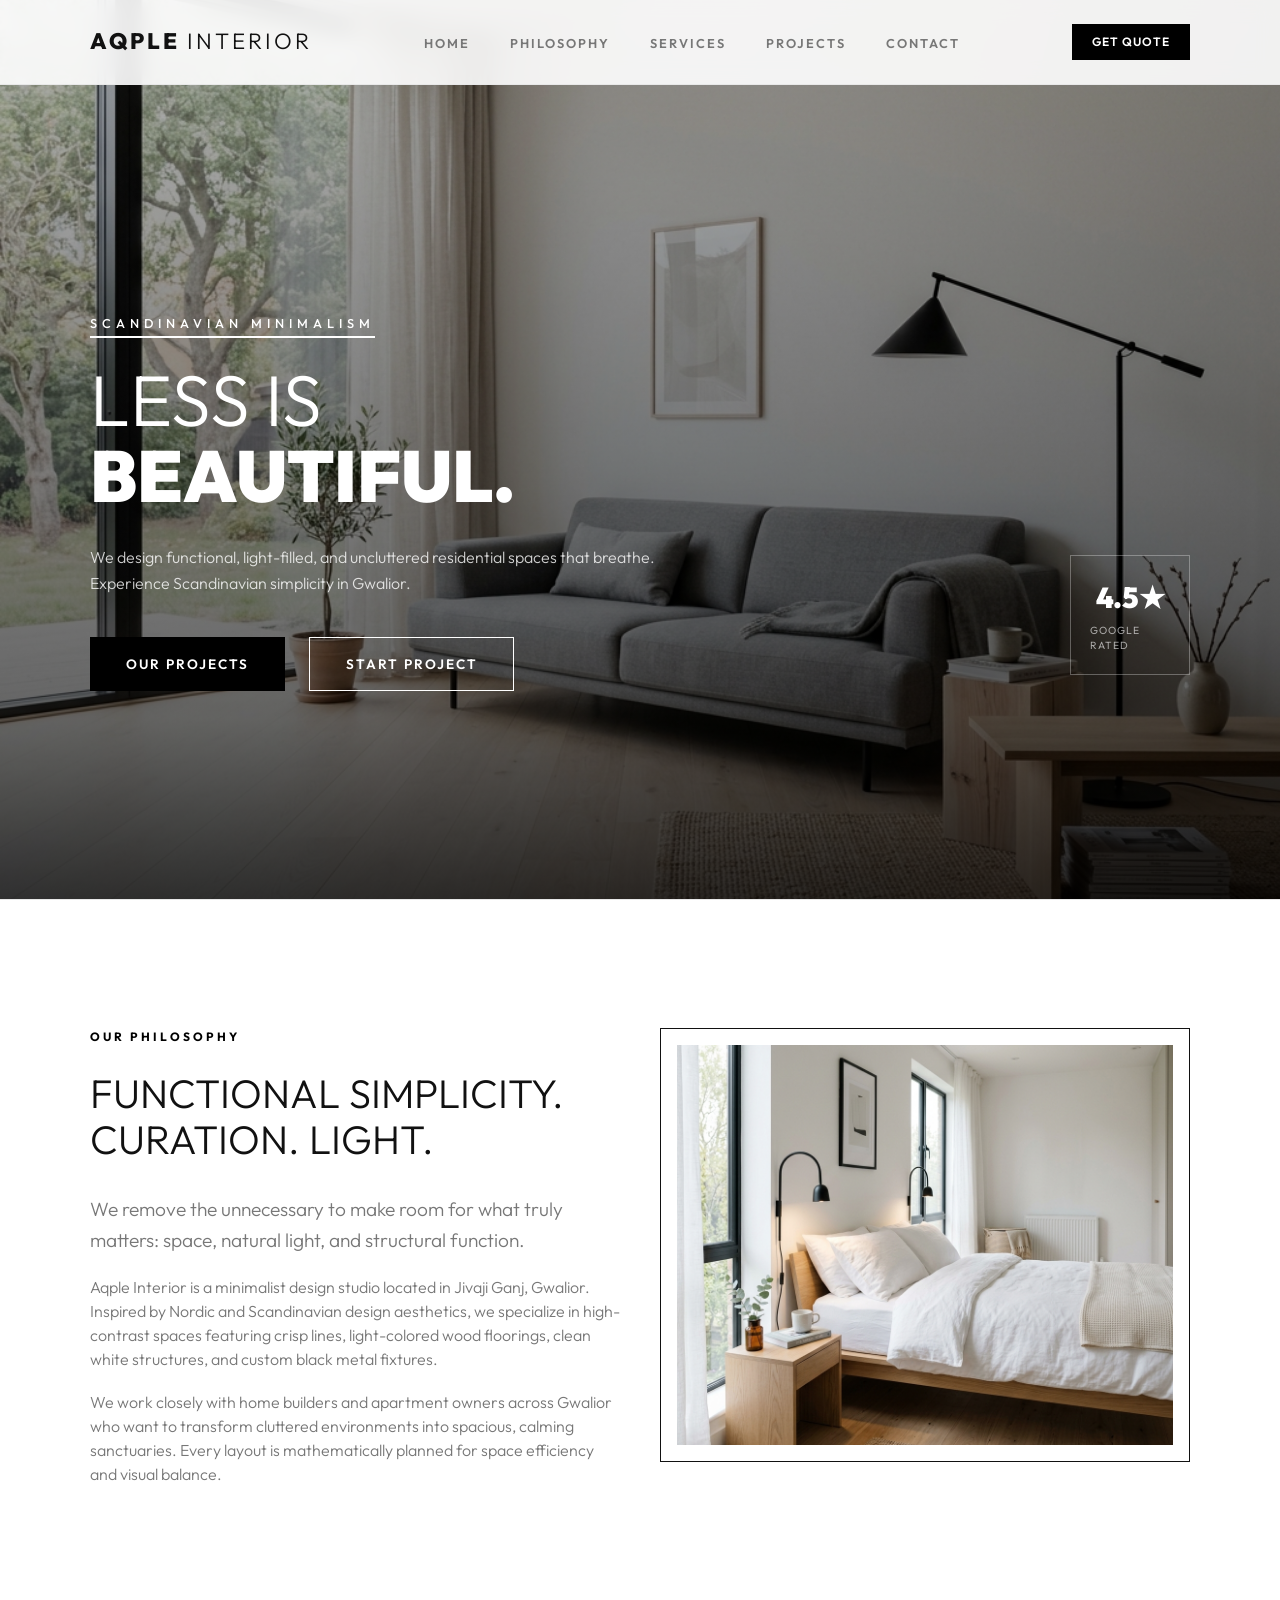
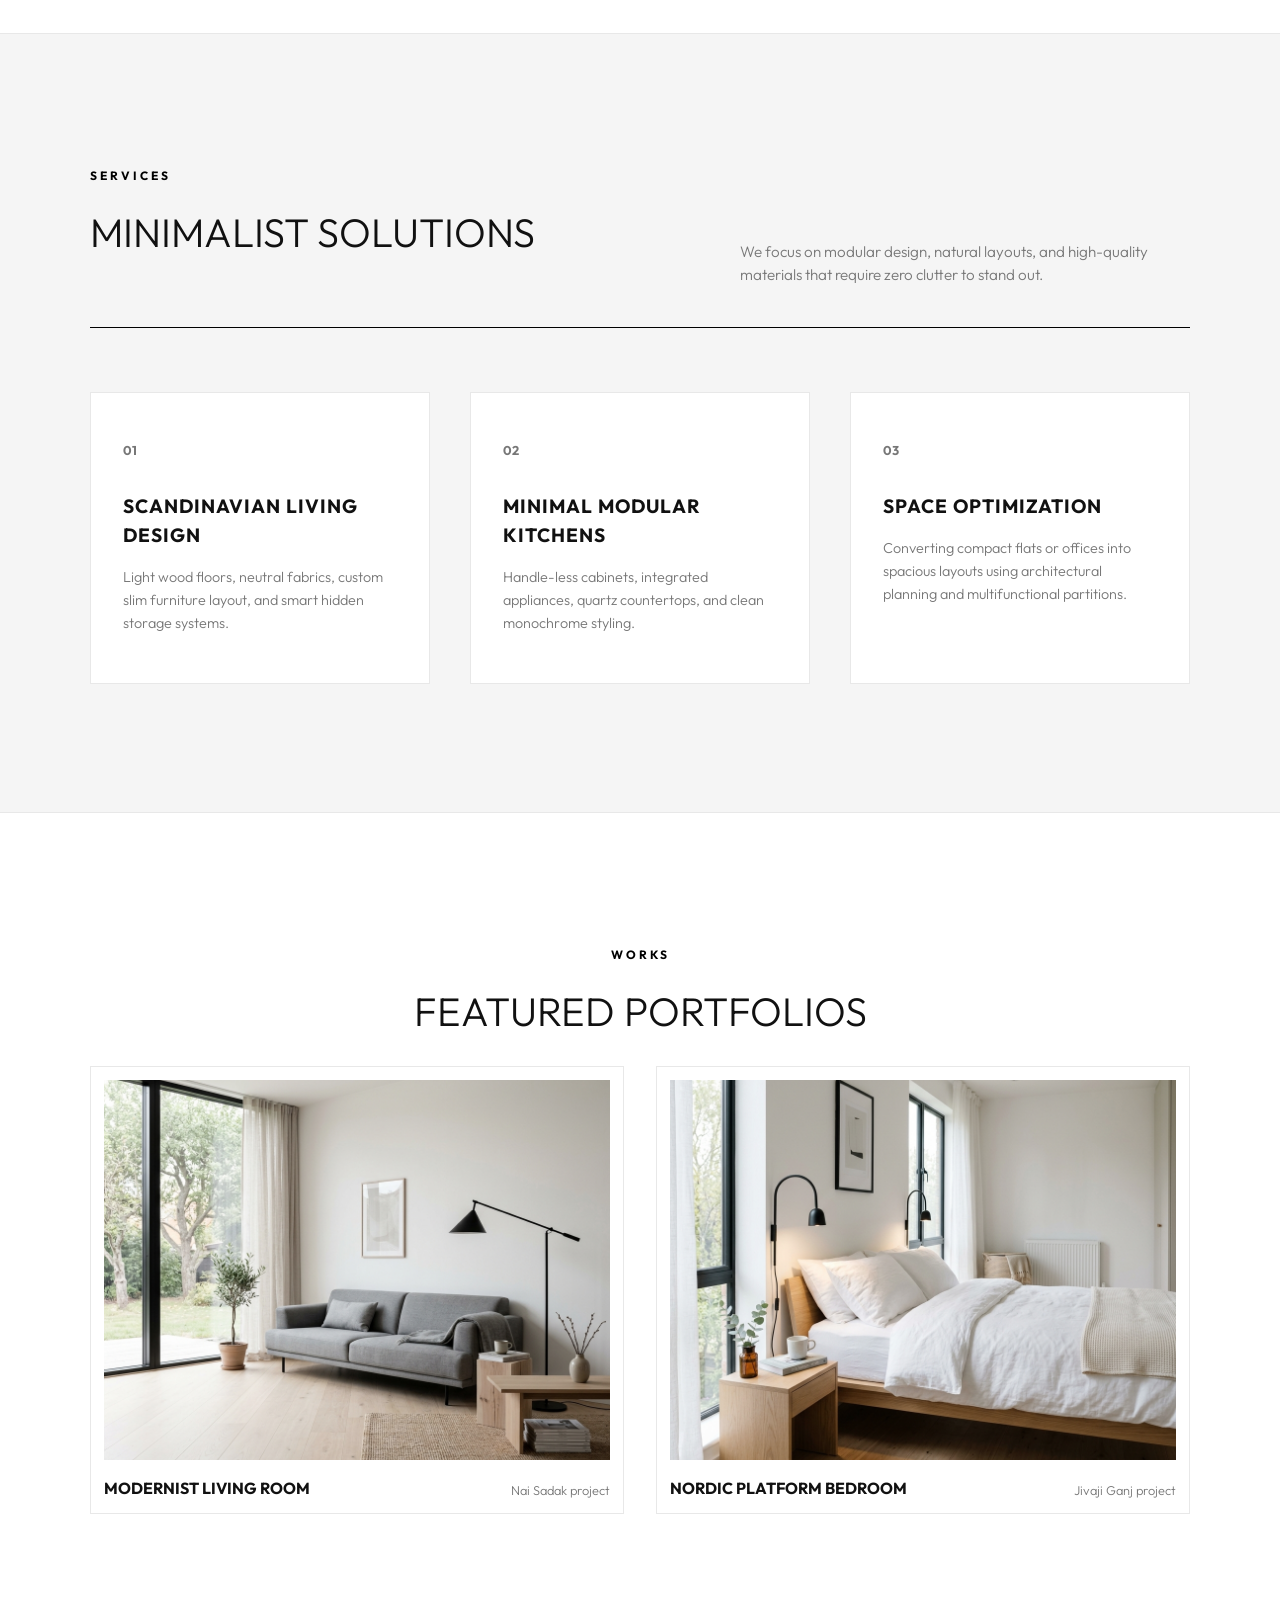
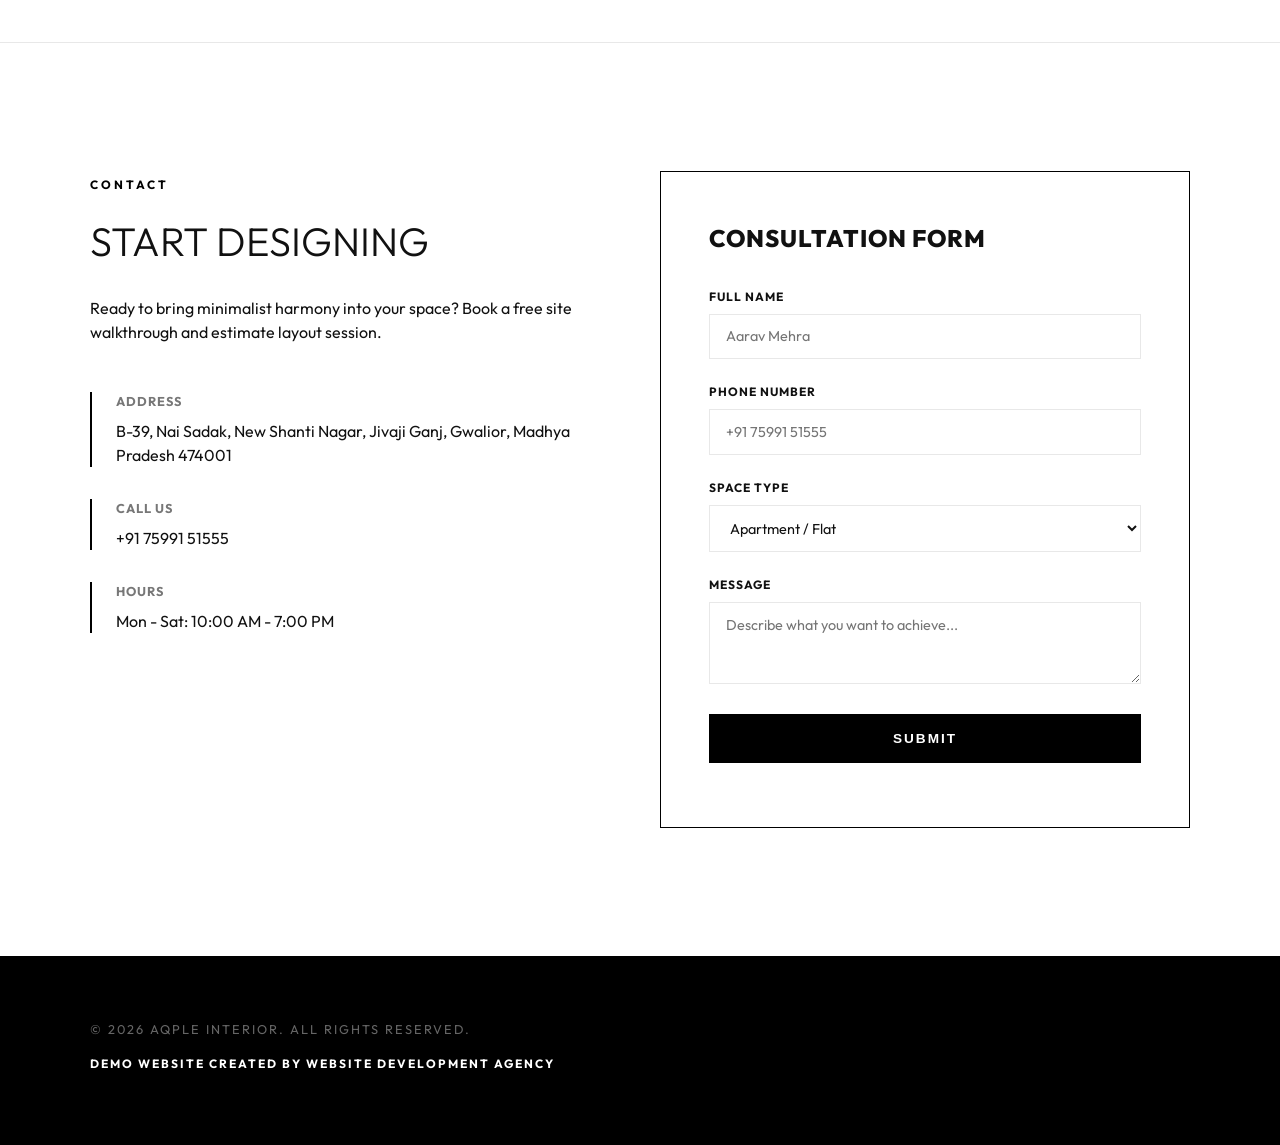
==== aqple-interior/index.html @ bc4cf2e9 "Initial commit: Custom website demos for Gwalior interior designers and architects" ====
<!DOCTYPE html>
<html lang="en">
<head>
  <meta charset="UTF-8">
  <meta name="viewport" content="width=device-width, initial-scale=1.0">
  <title>Aqple Interior - Minimalist Scandinavian Design | Gwalior</title>
  <meta name="description" content="Aqple Interior is Gwalior's leading designer for modern, Scandinavian, and minimalist residential spaces. Crafting clean, light-filled, functional interiors.">
  <link rel="preconnect" href="https://fonts.googleapis.com">
  <link rel="preconnect" href="https://fonts.gstatic.com" crossorigin>
  <link href="https://fonts.googleapis.com/css2?family=Outfit:wght@300;400;500;600;700;900&display=swap" rel="stylesheet">
  <link rel="stylesheet" href="style.css">
</head>
<body>
  <!-- Header / Navigation -->
  <header id="main-header" class="site-header">
    <div class="container header-container">
      <div class="logo">
        <a href="#hero">AQPLE <span class="logo-sub">INTERIOR</span></a>
      </div>
      <nav class="nav-menu" id="nav-menu">
        <ul>
          <li><a href="#hero">Home</a></li>
          <li><a href="#about">Philosophy</a></li>
          <li><a href="#services">Services</a></li>
          <li><a href="#portfolio">Projects</a></li>
          <li><a href="#contact">Contact</a></li>
        </ul>
      </nav>
      <div class="contact-cta">
        <a href="tel:+917599151555" class="btn btn-primary btn-sm">Get Quote</a>
      </div>
      <button class="mobile-nav-toggle" id="mobile-toggle" aria-label="Toggle navigation">
        <span class="bar"></span>
        <span class="bar"></span>
        <span class="bar"></span>
      </button>
    </div>
  </header>

  <!-- Hero Section -->
  <section id="hero" class="hero-section">
    <div class="hero-bg" style="background-image: url('images/hero.png');"></div>
    <div class="hero-overlay"></div>
    <div class="container hero-container">
      <div class="hero-content">
        <span class="sub-title">Scandinavian Minimalism</span>
        <h1 class="main-title">Less is <br><span class="bold">Beautiful.</span></h1>
        <p class="hero-desc">We design functional, light-filled, and uncluttered residential spaces that breathe. Experience Scandinavian simplicity in Gwalior.</p>
        <div class="hero-buttons">
          <a href="#portfolio" class="btn btn-primary">Our Projects</a>
          <a href="#contact" class="btn btn-outline">Start Project</a>
        </div>
      </div>
      <div class="hero-badge">
        <span class="badge-num">4.5★</span>
        <span class="badge-lbl">Google Rated</span>
      </div>
    </div>
  </section>

  <!-- Philosophy Section -->
  <section id="about" class="about-section">
    <div class="container">
      <div class="grid grid-2">
        <div class="about-content">
          <span class="section-tag">Our Philosophy</span>
          <h2 class="section-title">Functional Simplicity. Curation. Light.</h2>
          <p class="p-highlight">We remove the unnecessary to make room for what truly matters: space, natural light, and structural function.</p>
          <p>Aqple Interior is a minimalist design studio located in Jivaji Ganj, Gwalior. Inspired by Nordic and Scandinavian design aesthetics, we specialize in high-contrast spaces featuring crisp lines, light-colored wood floorings, clean white structures, and custom black metal fixtures.</p>
          <p>We work closely with home builders and apartment owners across Gwalior who want to transform cluttered environments into spacious, calming sanctuaries. Every layout is mathematically planned for space efficiency and visual balance.</p>
        </div>
        <div class="about-images">
          <div class="img-container scroll-animated">
            <img src="images/bedroom.png" alt="Minimalist Bedroom Project by Aqple Interior">
          </div>
        </div>
      </div>
    </div>
  </section>

  <!-- Services Section -->
  <section id="services" class="services-section">
    <div class="container">
      <div class="section-header">
        <div class="flex-header">
          <div>
            <span class="section-tag">Services</span>
            <h2 class="section-title">Minimalist Solutions</h2>
          </div>
          <p class="section-subtitle">We focus on modular design, natural layouts, and high-quality materials that require zero clutter to stand out.</p>
        </div>
      </div>
      <div class="grid grid-3">
        <div class="service-card">
          <div class="service-num">01</div>
          <h3>Scandinavian Living Design</h3>
          <p>Light wood floors, neutral fabrics, custom slim furniture layout, and smart hidden storage systems.</p>
        </div>
        <div class="service-card">
          <div class="service-num">02</div>
          <h3>Minimal Modular Kitchens</h3>
          <p>Handle-less cabinets, integrated appliances, quartz countertops, and clean monochrome styling.</p>
        </div>
        <div class="service-card">
          <div class="service-num">03</div>
          <h3>Space Optimization</h3>
          <p>Converting compact flats or offices into spacious layouts using architectural planning and multifunctional partitions.</p>
        </div>
      </div>
    </div>
  </section>

  <!-- Portfolio Section -->
  <section id="portfolio" class="portfolio-section">
    <div class="container">
      <div class="section-header text-center">
        <span class="section-tag">Works</span>
        <h2 class="section-title">Featured Portfolios</h2>
      </div>
      <div class="portfolio-grid">
        <div class="portfolio-item scroll-animated">
          <img src="images/hero.png" alt="Scandinavian Living Room Layout">
          <div class="portfolio-info">
            <h4>Modernist Living Room</h4>
            <span>Nai Sadak project</span>
          </div>
        </div>
        <div class="portfolio-item scroll-animated">
          <img src="images/bedroom.png" alt="Minimalist Platform Bedroom">
          <div class="portfolio-info">
            <h4>Nordic Platform Bedroom</h4>
            <span>Jivaji Ganj project</span>
          </div>
        </div>
      </div>
    </div>
  </section>

  <!-- Contact Section -->
  <section id="contact" class="contact-section">
    <div class="container">
      <div class="grid grid-2">
        <div class="contact-info">
          <span class="section-tag">Contact</span>
          <h2 class="section-title">Start Designing</h2>
          <p>Ready to bring minimalist harmony into your space? Book a free site walkthrough and estimate layout session.</p>
          
          <div class="contact-details">
            <div class="detail-row">
              <strong>Address</strong>
              <p>B-39, Nai Sadak, New Shanti Nagar, Jivaji Ganj, Gwalior, Madhya Pradesh 474001</p>
            </div>
            <div class="detail-row">
              <strong>Call Us</strong>
              <p><a href="tel:+917599151555">+91 75991 51555</a></p>
            </div>
            <div class="detail-row">
              <strong>Hours</strong>
              <p>Mon - Sat: 10:00 AM - 7:00 PM</p>
            </div>
          </div>
        </div>
        
        <div class="contact-form-container">
          <form id="contact-form" class="contact-form">
            <h3 class="form-title">Consultation Form</h3>
            <div class="form-group">
              <label for="name">Full Name</label>
              <input type="text" id="name" required placeholder="Aarav Mehra">
            </div>
            <div class="form-group">
              <label for="phone">Phone Number</label>
              <input type="tel" id="phone" required placeholder="+91 75991 51555">
            </div>
            <div class="form-group">
              <label for="space-type">Space Type</label>
              <select id="space-type">
                <option value="apartment">Apartment / Flat</option>
                <option value="villa">Villa / Independent House</option>
                <option value="kitchen">Modular Kitchen</option>
                <option value="office">Office / Commercial</option>
              </select>
            </div>
            <div class="form-group">
              <label for="message">Message</label>
              <textarea id="message" rows="3" placeholder="Describe what you want to achieve..."></textarea>
            </div>
            <button type="submit" class="btn btn-primary btn-block">Submit</button>
            <div id="form-message" class="form-message"></div>
          </form>
        </div>
      </div>
    </div>
  </section>

  <!-- Footer -->
  <footer class="site-footer">
    <div class="container footer-content">
      <p>&copy; 2026 Aqple Interior. All rights reserved.</p>
      <p class="footer-demo-badge">Demo Website created by website development agency</p>
    </div>
  </footer>

  <script src="app.js"></script>
</body>
</html>
---- aqple-interior/style.css ----
/* Design Tokens */
:root {
  --primary: #000000;         /* Solid Black */
  --accent: #555555;          /* Charcoal Gray */
  --light-bg: #FFFFFF;        /* Pure White */
  --gray-bg: #F5F5F5;         /* Soft Cool Gray */
  --border: #E8E8E8;          /* Light Gray Border */
  --border-dark: #000000;     /* Solid Black Border */
  --text-dark: #111111;       /* Jet Black */
  --text-muted: #777777;      /* Medium Muted Gray */
  --font: 'Outfit', sans-serif;
  --transition: all 0.3s cubic-bezier(0.16, 1, 0.3, 1);
  --border-radius: 0px;       /* Pure geometric rectangle shapes */
}

/* Reset and Base Styles */
* {
  box-sizing: border-box;
  margin: 0;
  padding: 0;
}

html {
  scroll-behavior: smooth;
  font-size: 16px;
}

body {
  font-family: var(--font);
  color: var(--text-dark);
  background-color: var(--light-bg);
  line-height: 1.5;
  overflow-x: hidden;
}

a {
  text-decoration: none;
  color: inherit;
  transition: var(--transition);
}

img {
  max-width: 100%;
  height: auto;
  display: block;
  filter: grayscale(10%);
}

/* Utilities */
.container {
  width: 90%;
  max-width: 1100px;
  margin: 0 auto;
}

.grid {
  display: grid;
  gap: 2.5rem;
}

.grid-2 {
  grid-template-columns: repeat(auto-fit, minmax(320px, 1fr));
}

.grid-3 {
  grid-template-columns: repeat(auto-fit, minmax(280px, 1fr));
}

.text-center {
  text-align: center;
}

/* Buttons */
.btn {
  display: inline-block;
  padding: 1rem 2.2rem;
  font-size: 0.85rem;
  font-weight: 600;
  text-transform: uppercase;
  letter-spacing: 2px;
  cursor: pointer;
  transition: var(--transition);
  text-align: center;
  border: none;
  border-radius: var(--border-radius);
}

.btn-sm {
  padding: 0.5rem 1.2rem;
  font-size: 0.75rem;
  letter-spacing: 1px;
}

.btn-primary {
  background-color: var(--primary);
  color: var(--light-bg);
  border: 1px solid var(--primary);
}

.btn-primary:hover {
  background-color: var(--light-bg);
  color: var(--primary);
  border-color: var(--primary);
}

.btn-outline {
  background: transparent;
  color: var(--light-bg);
  border: 1px solid var(--light-bg);
}

.btn-outline:hover {
  background-color: var(--light-bg);
  color: var(--primary);
}

.btn-block {
  display: block;
  width: 100%;
}

/* Header & Navigation */
.site-header {
  position: fixed;
  top: 0;
  left: 0;
  width: 100%;
  z-index: 1000;
  background: rgba(255, 255, 255, 0.9);
  backdrop-filter: blur(10px);
  -webkit-backdrop-filter: blur(10px);
  border-bottom: 1px solid var(--border);
  padding: 1.5rem 0;
  transition: var(--transition);
}

.site-header.scrolled {
  padding: 1rem 0;
  background: var(--light-bg);
  box-shadow: 0 5px 15px rgba(0,0,0,0.02);
}

.header-container {
  display: flex;
  justify-content: space-between;
  align-items: center;
}

.logo {
  font-size: 1.4rem;
  font-weight: 800;
  letter-spacing: 3px;
}

.logo-sub {
  font-weight: 300;
}

.nav-menu ul {
  list-style: none;
  display: flex;
  gap: 2.5rem;
}

.nav-menu a {
  color: var(--text-muted);
  font-size: 0.8rem;
  font-weight: 600;
  text-transform: uppercase;
  letter-spacing: 2px;
  position: relative;
}

.nav-menu a:hover,
.nav-menu a.active {
  color: var(--text-dark);
}

.nav-menu a::after {
  content: '';
  position: absolute;
  bottom: -4px;
  left: 0;
  width: 0;
  height: 2px;
  background-color: var(--primary);
  transition: var(--transition);
}

.nav-menu a:hover::after,
.nav-menu a.active::after {
  width: 100%;
}

.mobile-nav-toggle {
  display: none;
  background: transparent;
  border: none;
  cursor: pointer;
  flex-direction: column;
  gap: 5px;
}

.mobile-nav-toggle .bar {
  width: 22px;
  height: 2px;
  background-color: var(--text-dark);
  transition: var(--transition);
}

/* Hero Section */
.hero-section {
  position: relative;
  height: 100vh;
  min-height: 600px;
  display: flex;
  align-items: center;
  color: var(--light-bg);
  overflow: hidden;
}

.hero-bg {
  position: absolute;
  top: 0;
  left: 0;
  width: 100%;
  height: 100%;
  background-size: cover;
  background-position: center;
}

.hero-overlay {
  position: absolute;
  top: 0;
  left: 0;
  width: 100%;
  height: 100%;
  background: linear-gradient(
    to bottom,
    rgba(0, 0, 0, 0.3) 0%,
    rgba(0, 0, 0, 0.6) 80%,
    rgba(0, 0, 0, 0.8) 100%
  );
}

.hero-container {
  position: relative;
  z-index: 10;
  display: flex;
  justify-content: space-between;
  align-items: flex-end;
  padding-bottom: 5rem;
  height: 100%;
}

.hero-content {
  max-width: 600px;
}

.sub-title {
  display: inline-block;
  font-size: 0.8rem;
  letter-spacing: 5px;
  text-transform: uppercase;
  color: var(--light-bg);
  margin-bottom: 1.5rem;
  font-weight: 500;
  border-bottom: 2px solid var(--light-bg);
  padding-bottom: 0.2rem;
}

.main-title {
  font-size: 4.5rem;
  line-height: 1.05;
  font-weight: 300;
  margin-bottom: 2rem;
  text-transform: uppercase;
}

.main-title .bold {
  font-weight: 900;
}

.hero-desc {
  font-size: 1rem;
  font-weight: 300;
  color: rgba(255, 255, 255, 0.8);
  margin-bottom: 2.5rem;
  line-height: 1.6;
}

.hero-buttons {
  display: flex;
  gap: 1.5rem;
}

.hero-badge {
  border: 1px solid rgba(255, 255, 255, 0.3);
  padding: 1.2rem;
  display: flex;
  flex-direction: column;
  align-items: center;
  justify-content: center;
  width: 120px;
  height: 120px;
  margin-bottom: 1rem;
}

.badge-num {
  font-size: 1.8rem;
  font-weight: 900;
}

.badge-lbl {
  font-size: 0.65rem;
  text-transform: uppercase;
  letter-spacing: 1px;
  color: rgba(255,255,255,0.6);
  margin-top: 0.2rem;
}

/* Section Common */
section {
  padding: 8rem 0;
  border-bottom: 1px solid var(--border);
}

.section-tag {
  display: inline-block;
  font-size: 0.75rem;
  font-weight: 700;
  text-transform: uppercase;
  letter-spacing: 3px;
  color: var(--primary);
  margin-bottom: 1.5rem;
}

.section-title {
  font-size: 2.5rem;
  font-weight: 300;
  line-height: 1.15;
  text-transform: uppercase;
  margin-bottom: 2rem;
}

.p-highlight {
  font-size: 1.2rem;
  font-weight: 300;
  margin-bottom: 1.5rem;
  line-height: 1.6;
}

/* About / Philosophy Section */
.about-section {
  background-color: var(--light-bg);
}

.about-content {
  display: flex;
  flex-direction: column;
  justify-content: center;
}

.about-content p {
  color: var(--text-muted);
  margin-bottom: 1.2rem;
  font-weight: 300;
}

.about-images .img-container {
  border: 1px solid var(--text-dark);
  padding: 1rem;
}

.about-images img {
  width: 100%;
  height: 400px;
  object-fit: cover;
}

/* Services Section */
.services-section {
  background-color: var(--gray-bg);
}

.flex-header {
  display: flex;
  justify-content: space-between;
  align-items: flex-end;
  border-bottom: 1px solid var(--border-dark);
  padding-bottom: 2.5rem;
  margin-bottom: 4rem;
}

.section-subtitle {
  max-width: 450px;
  font-size: 0.95rem;
  color: var(--text-muted);
  font-weight: 300;
}

.service-card {
  background: var(--light-bg);
  padding: 3rem 2rem;
  border: 1px solid var(--border);
  position: relative;
  transition: var(--transition);
}

.service-card:hover {
  border-color: var(--border-dark);
}

.service-num {
  font-size: 0.8rem;
  font-weight: 700;
  color: var(--text-muted);
  margin-bottom: 2rem;
  display: block;
}

.service-card h3 {
  font-size: 1.2rem;
  font-weight: 700;
  text-transform: uppercase;
  margin-bottom: 1rem;
  letter-spacing: 1px;
}

.service-card p {
  font-size: 0.9rem;
  color: var(--text-muted);
  font-weight: 300;
  line-height: 1.6;
}

/* Portfolio Section */
.portfolio-grid {
  display: grid;
  grid-template-columns: repeat(auto-fit, minmax(450px, 1fr));
  gap: 2rem;
}

@media (max-width: 600px) {
  .portfolio-grid {
    grid-template-columns: 1fr;
  }
}

.portfolio-item {
  position: relative;
  border: 1px solid var(--border);
  padding: 0.8rem;
  cursor: pointer;
  transition: var(--transition);
}

.portfolio-item img {
  width: 100%;
  height: 380px;
  object-fit: cover;
}

.portfolio-info {
  margin-top: 1rem;
  display: flex;
  justify-content: space-between;
  align-items: flex-end;
}

.portfolio-info h4 {
  font-size: 1rem;
  text-transform: uppercase;
  font-weight: 700;
}

.portfolio-info span {
  font-size: 0.8rem;
  color: var(--text-muted);
  font-weight: 300;
}

.portfolio-item:hover {
  border-color: var(--border-dark);
}

/* Native Scroll-driven reveals */
@media (prefers-reduced-motion: no-preference) {
  @supports ((animation-timeline: view()) and (animation-range: entry)) {
    @keyframes revealUp {
      from {
        opacity: 0;
        transform: translateY(60px);
      }
      to {
        opacity: 1;
        transform: translateY(0);
      }
    }
    .scroll-animated {
      animation: revealUp auto linear forwards;
      animation-timeline: view();
      animation-range: entry 10% entry 40%;
    }
  }
}

/* Contact Section */
.contact-section {
  background-color: var(--light-bg);
  border-bottom: none;
}

.contact-details {
  margin-top: 3rem;
  display: flex;
  flex-direction: column;
  gap: 2rem;
}

.detail-row {
  border-left: 2px solid var(--border-dark);
  padding-left: 1.5rem;
}

.detail-row strong {
  display: block;
  font-size: 0.8rem;
  text-transform: uppercase;
  letter-spacing: 1px;
  color: var(--text-muted);
  margin-bottom: 0.5rem;
}

.detail-row p {
  font-size: 1rem;
  font-weight: 400;
}

.contact-form-container {
  border: 1px solid var(--border-dark);
  padding: 3rem;
  background-color: var(--light-bg);
}

.form-title {
  font-size: 1.5rem;
  font-weight: 800;
  text-transform: uppercase;
  margin-bottom: 2rem;
  letter-spacing: 1px;
}

.form-group {
  margin-bottom: 1.5rem;
}

.form-group label {
  display: block;
  font-size: 0.75rem;
  text-transform: uppercase;
  font-weight: 700;
  letter-spacing: 1px;
  margin-bottom: 0.5rem;
}

.form-group input,
.form-group select,
.form-group textarea {
  width: 100%;
  padding: 0.8rem 1rem;
  border-radius: 0;
  background: var(--light-bg);
  border: 1px solid var(--border);
  color: var(--text-dark);
  font-family: var(--font);
  font-size: 0.9rem;
  transition: var(--transition);
}

.form-group input:focus,
.form-group select:focus,
.form-group textarea:focus {
  outline: none;
  border-color: var(--border-dark);
}

.form-message {
  margin-top: 1rem;
  font-size: 0.85rem;
  text-align: center;
  font-weight: 600;
}

.form-message.success {
  color: green;
}

/* Footer */
.site-footer {
  background-color: var(--primary);
  color: rgba(255, 255, 255, 0.4);
  padding: 4rem 0;
  font-size: 0.8rem;
  text-transform: uppercase;
  letter-spacing: 2px;
}

.site-footer p {
  margin-bottom: 0.5rem;
}

.footer-demo-badge {
  color: var(--light-bg);
  font-weight: 700;
  font-size: 0.75rem;
  margin-top: 1rem;
}

/* Mobile Responsiveness */
@media (max-width: 900px) {
  .hero-container {
    flex-direction: column;
    justify-content: center;
    align-items: center;
    text-align: center;
  }
  
  .hero-content {
    margin-bottom: 2.5rem;
  }
  
  .hero-buttons {
    justify-content: center;
  }
  
  .hero-badge {
    margin-bottom: 0;
  }
  
  .main-title {
    font-size: 2.8rem;
  }
  
  .mobile-nav-toggle {
    display: flex;
  }
  
  .nav-menu {
    position: fixed;
    top: 0;
    right: -100%;
    width: 100%;
    height: 100vh;
    background: var(--light-bg);
    padding: 8rem 2rem 2rem;
    transition: var(--transition);
    border-left: none;
  }
  
  .nav-menu.active {
    right: 0;
  }
  
  .nav-menu ul {
    flex-direction: column;
    align-items: center;
    gap: 2.5rem;
  }
  
  .nav-menu a {
    font-size: 1.2rem;
  }
  
  .contact-cta {
    display: none;
  }
  
  .flex-header {
    flex-direction: column;
    align-items: flex-start;
    gap: 1.5rem;
  }
}
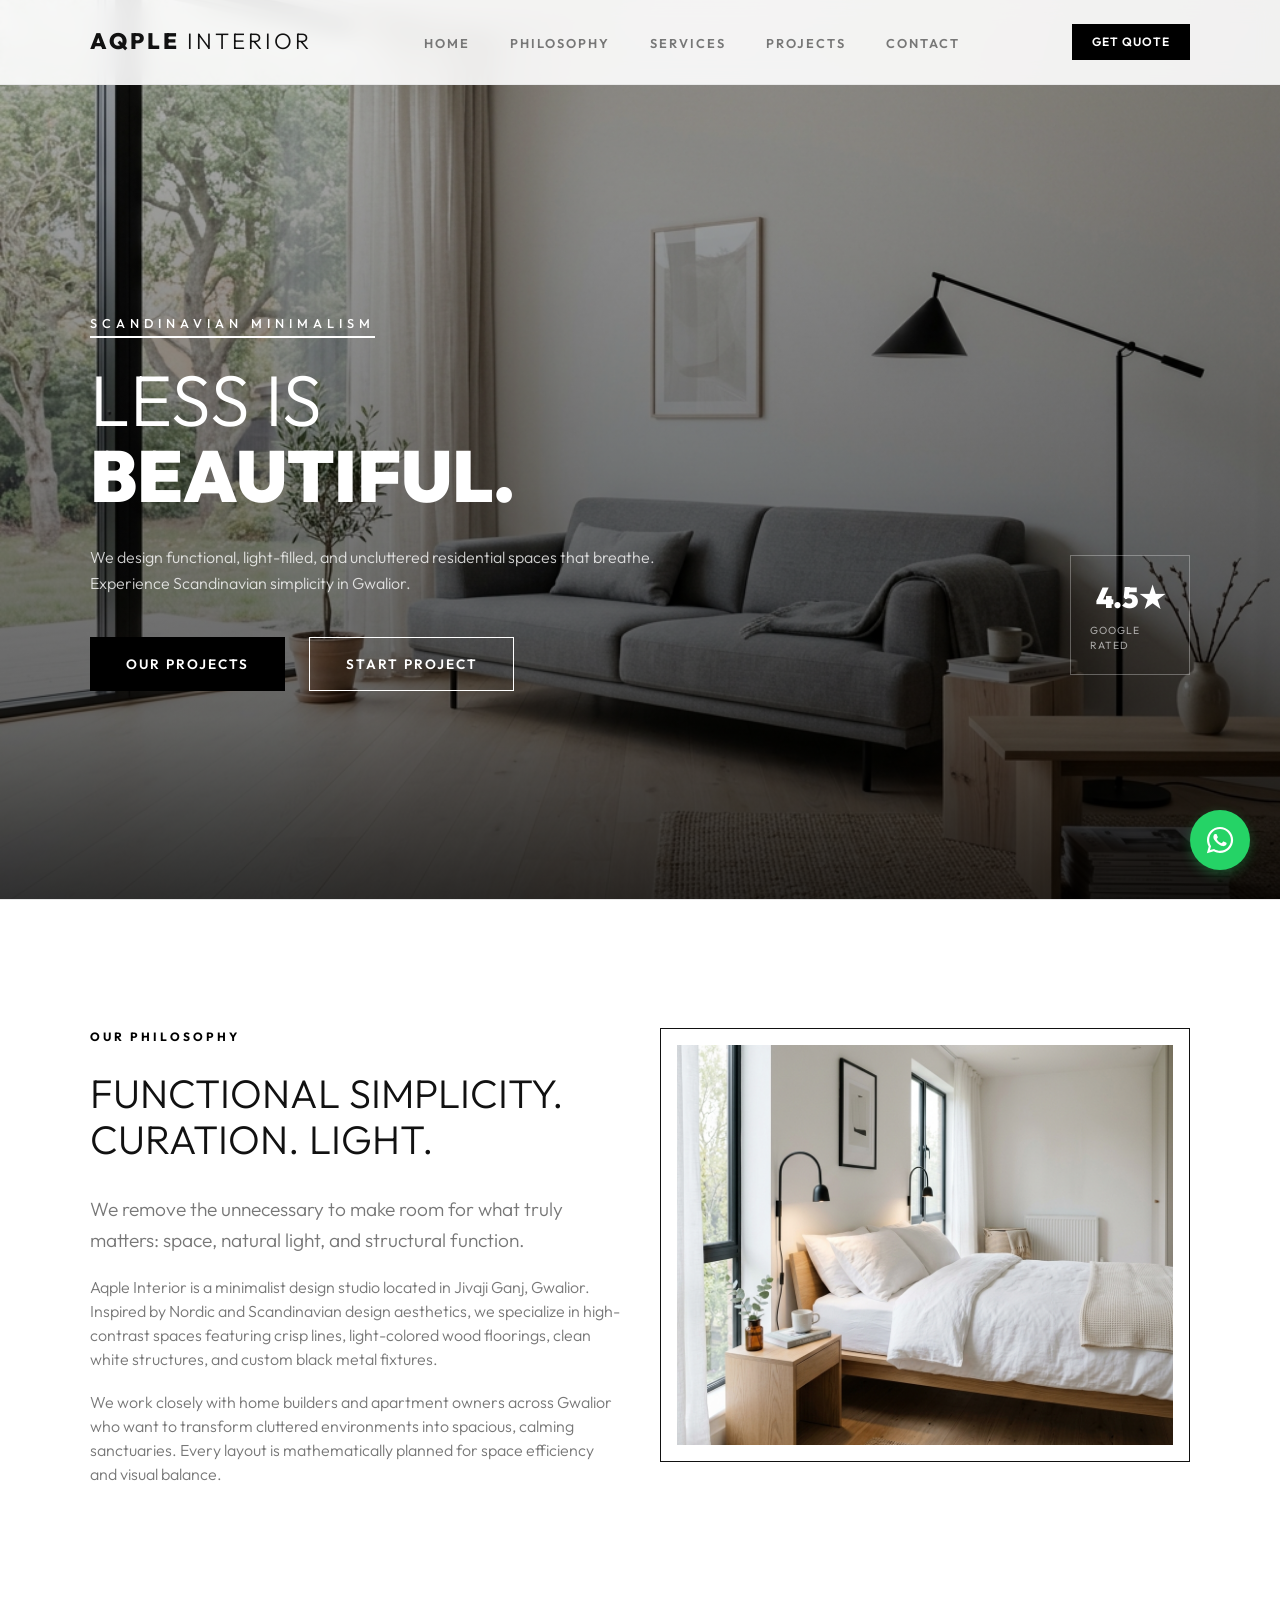
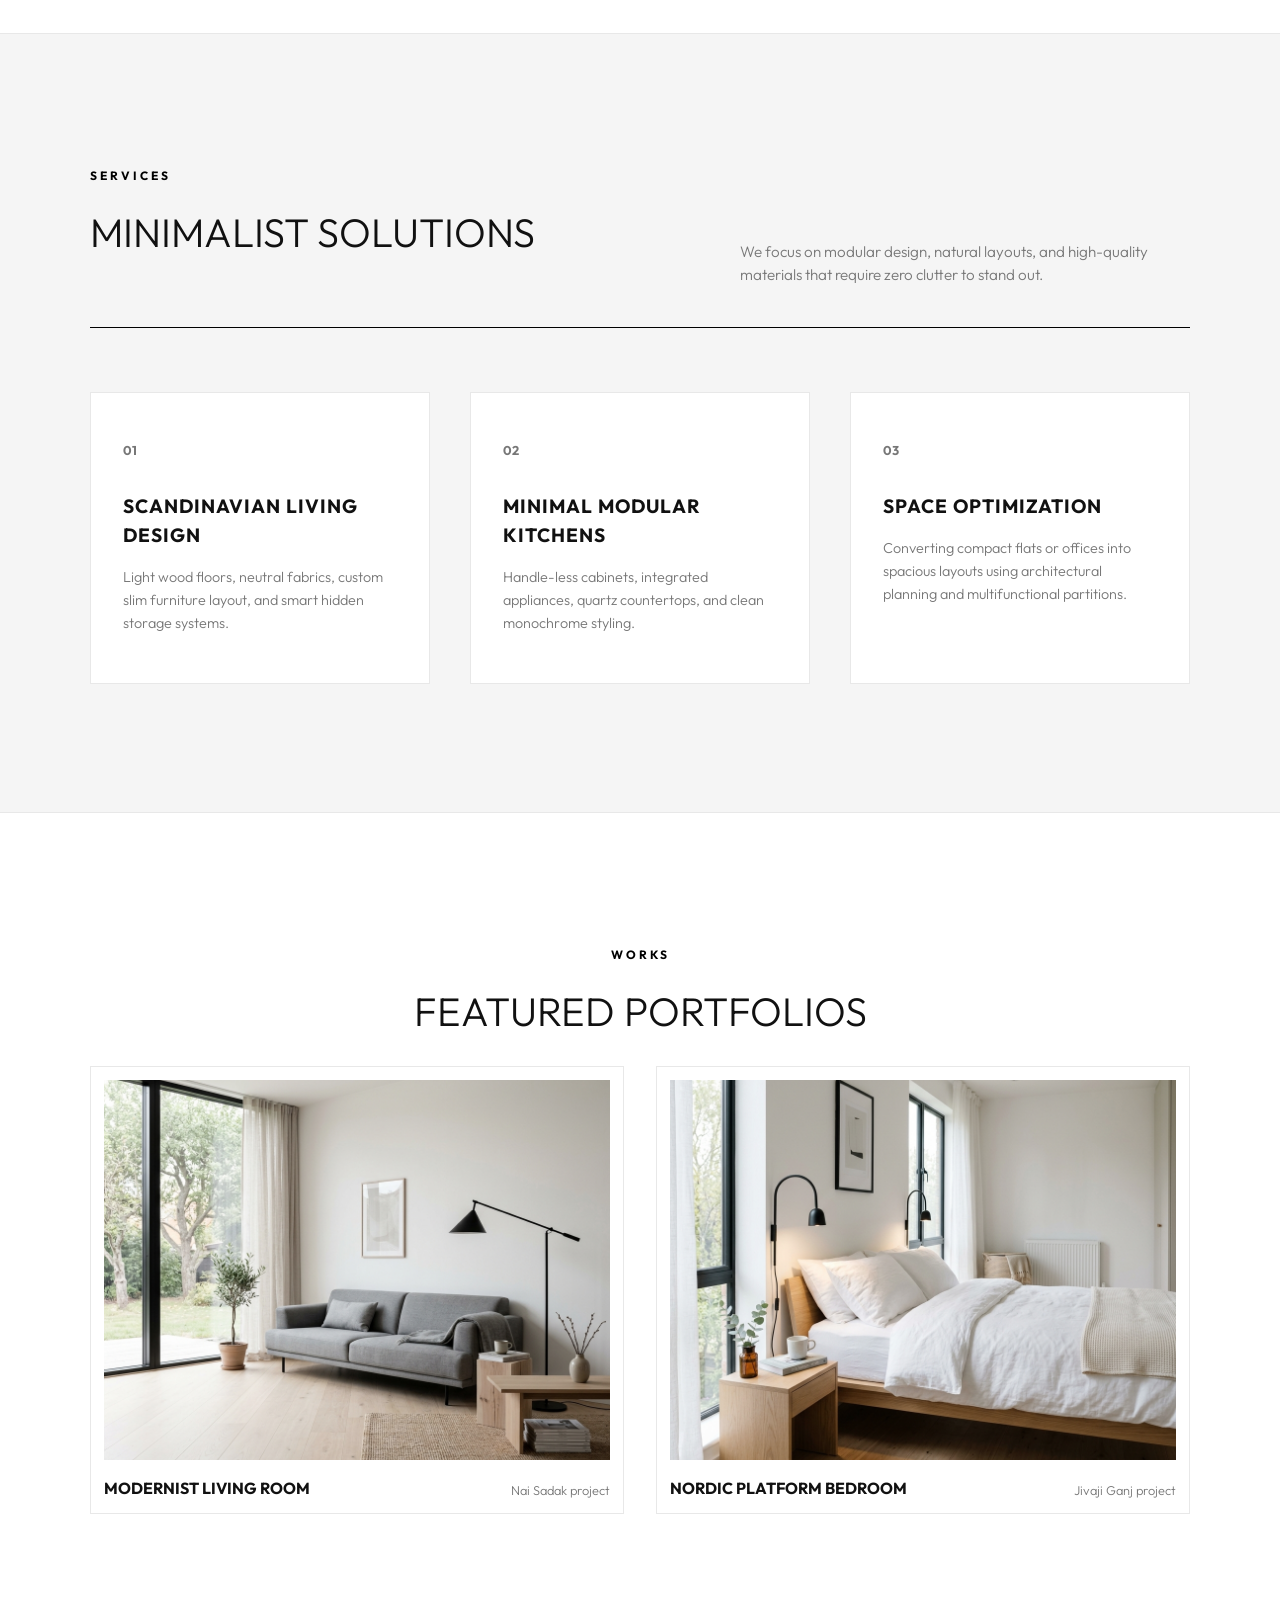
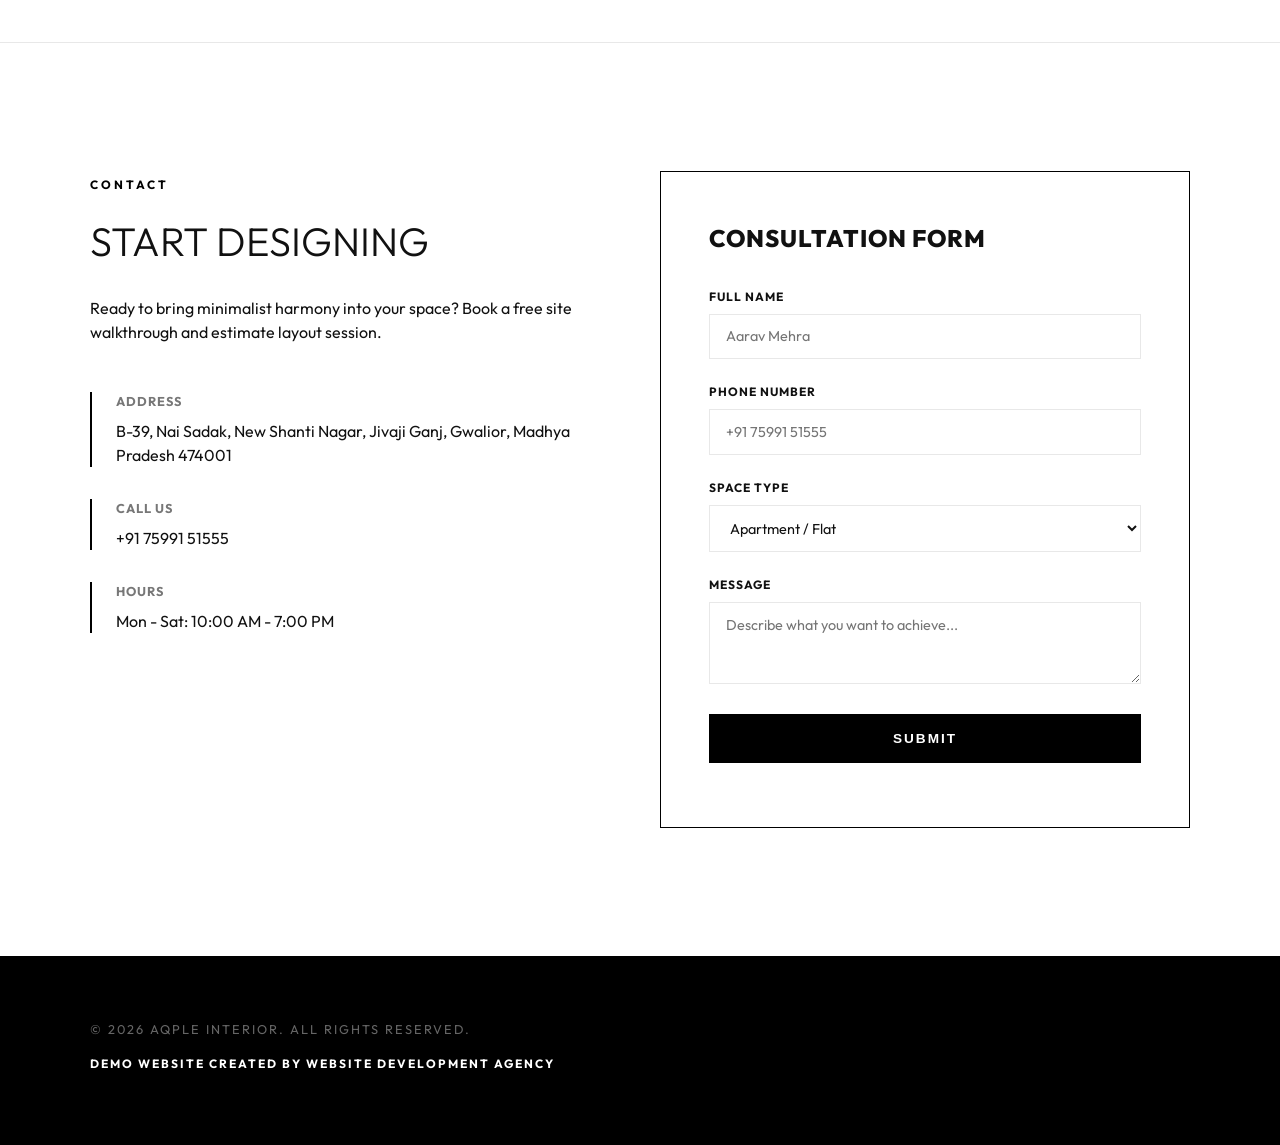
==== commit 25094bb5: "Add floating WhatsApp buttons to all websites" ====
--- a/aqple-interior/index.html
+++ b/aqple-interior/index.html
@@ -201,6 +201,11 @@
     </div>
   </footer>
 
+  <!-- Floating WhatsApp Button -->
+  <a href="https://wa.me/917599151555?text=Hello%20Aqple%20Interior%2C%20I%20visited%20your%20website%20and%20would%20like%20to%20consult%20with%20you%20about%20a%20minimalist%20interior%20design%20project." class="whatsapp-float" target="_blank" rel="noopener noreferrer" aria-label="Chat on WhatsApp">
+    <svg xmlns="http://www.w3.org/2000/svg" viewBox="0 0 448 512" width="30" height="30"><path fill="#fff" d="M380.9 97.1C339 55.1 283.2 32 223.9 32c-122.4 0-222 99.6-222 222 0 39.1 10.2 77.3 29.6 111L0 480l117.7-30.9c32.4 17.7 68.9 27 106.1 27h.1c122.3 0 224.1-99.6 224.1-222 0-59.3-25.2-115-67.1-157zm-157 341.6c-33.2 0-65.7-8.9-94-25.7l-6.7-4-69.8 18.3L72 359.2l-4.4-7c-18.5-29.4-28.2-63.3-28.2-98.2 0-101.7 82.8-184.5 184.6-184.5 49.3 0 95.6 19.2 130.4 54.1 34.8 34.9 56.2 81.2 56.1 130.5 0 101.8-84.9 184.6-186.6 184.6zm101.2-138.2c-5.5-2.8-32.8-16.2-37.9-18-5.1-1.9-8.8-2.8-12.5 2.8-3.7 5.6-14.3 18-17.6 21.8-3.2 3.7-6.5 4.2-12 1.4-32.6-16.3-54-29.1-75.5-66-5.7-9.8 5.7-9.1 16.3-30.3 1.8-3.7 .9-6.9-.5-9.7-1.4-2.8-12.5-30.1-17.1-41.2-4.5-10.8-9.1-9.3-12.5-9.5-3.2-.2-6.9-.2-10.6-.2-3.7 0-9.7 1.4-14.8 6.9-5.1 5.6-19.4 19-19.4 46.3 0 27.3 19.9 53.7 22.6 57.4 2.8 3.7 39.1 59.7 94.8 83.8 35.2 15.2 49 16.5 66.6 13.9 10.7-1.6 32.8-13.4 37.4-26.4 4.6-13 4.6-24.1 3.2-26.4-1.3-2.5-5-3.9-10.5-6.6z"/></svg>
+  </a>
+
   <script src="app.js"></script>
 </body>
 </html>
--- a/aqple-interior/style.css
+++ b/aqple-interior/style.css
@@ -682,3 +682,27 @@
     gap: 1.5rem;
   }
 }
+
+/* Floating WhatsApp Button */
+.whatsapp-float {
+  position: fixed;
+  bottom: 30px;
+  right: 30px;
+  width: 60px;
+  height: 60px;
+  background-color: #25D366;
+  color: white;
+  border-radius: 50%;
+  display: flex;
+  align-items: center;
+  justify-content: center;
+  box-shadow: 0 4px 12px rgba(37, 211, 102, 0.3);
+  z-index: 999;
+  transition: var(--transition);
+}
+
+.whatsapp-float:hover {
+  transform: scale(1.1) rotate(5deg);
+  box-shadow: 0 8px 20px rgba(37, 211, 102, 0.5);
+  background-color: #20ba5a;
+}
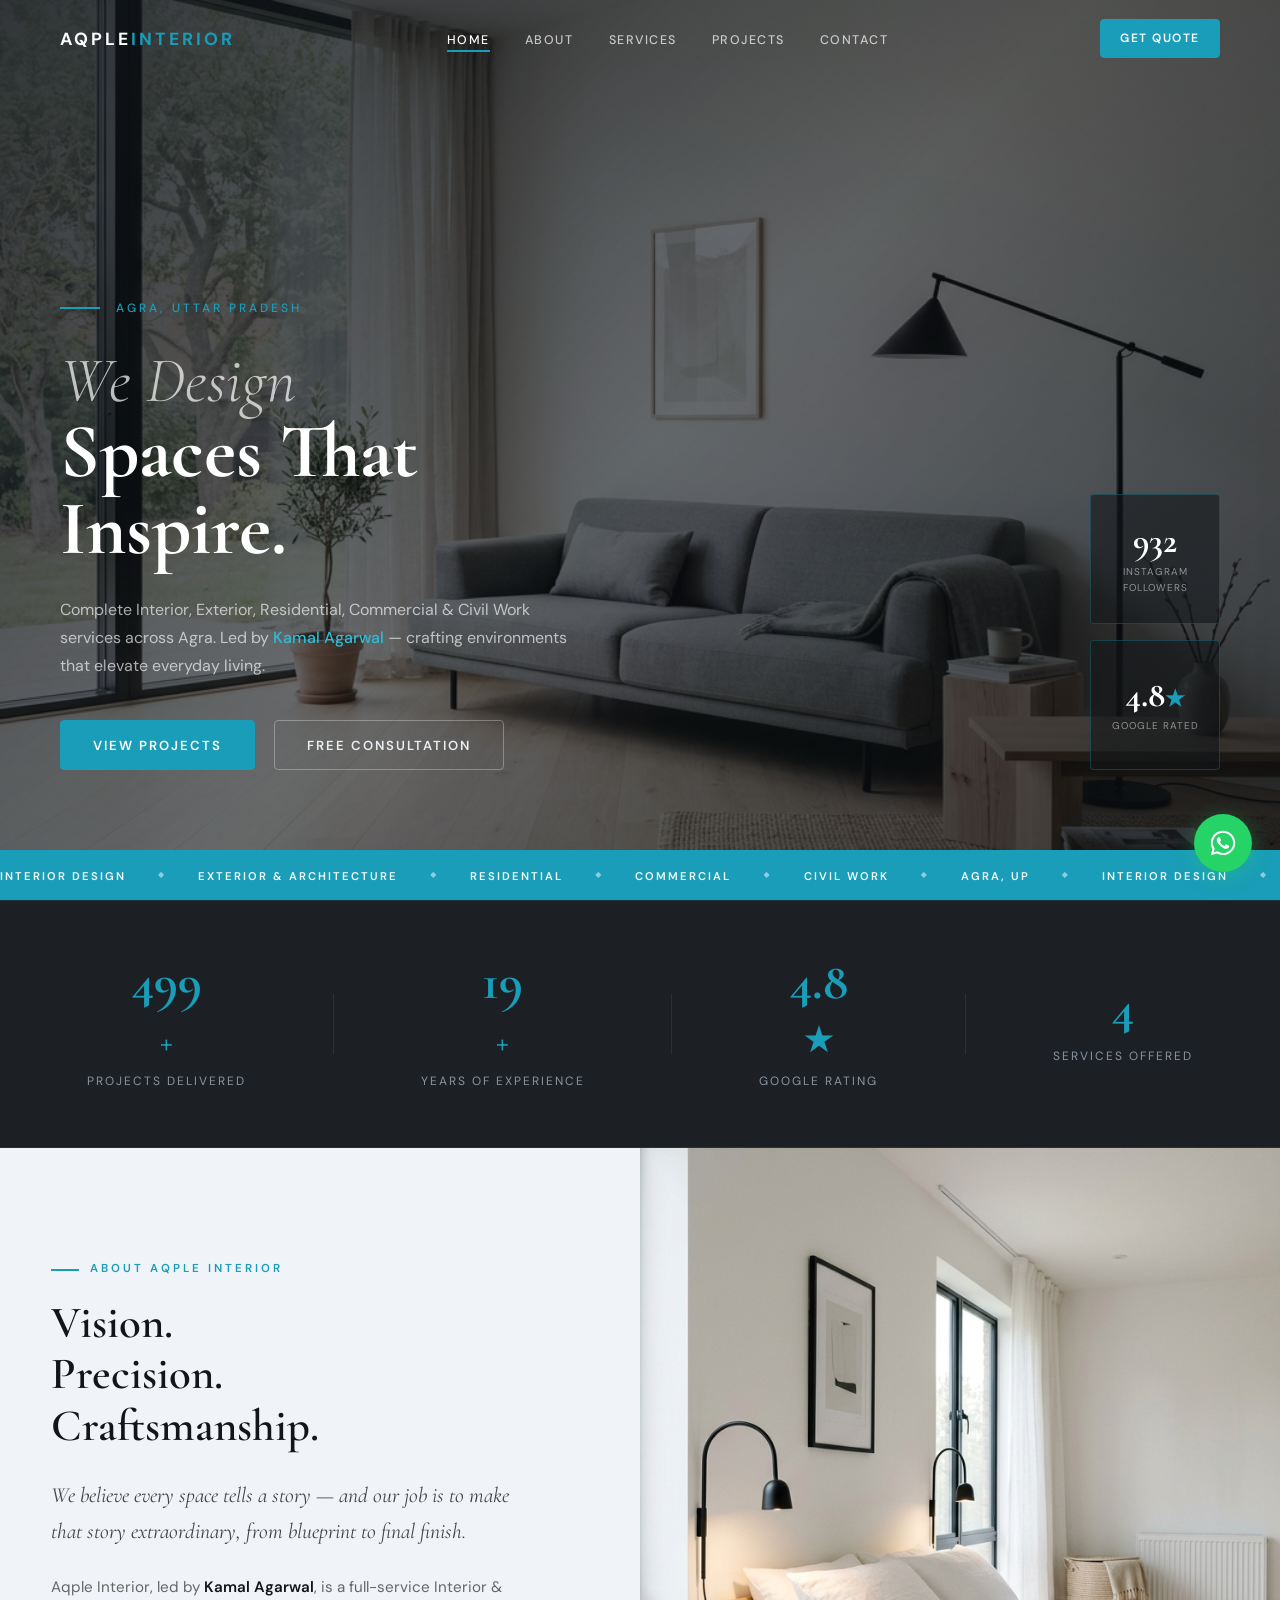
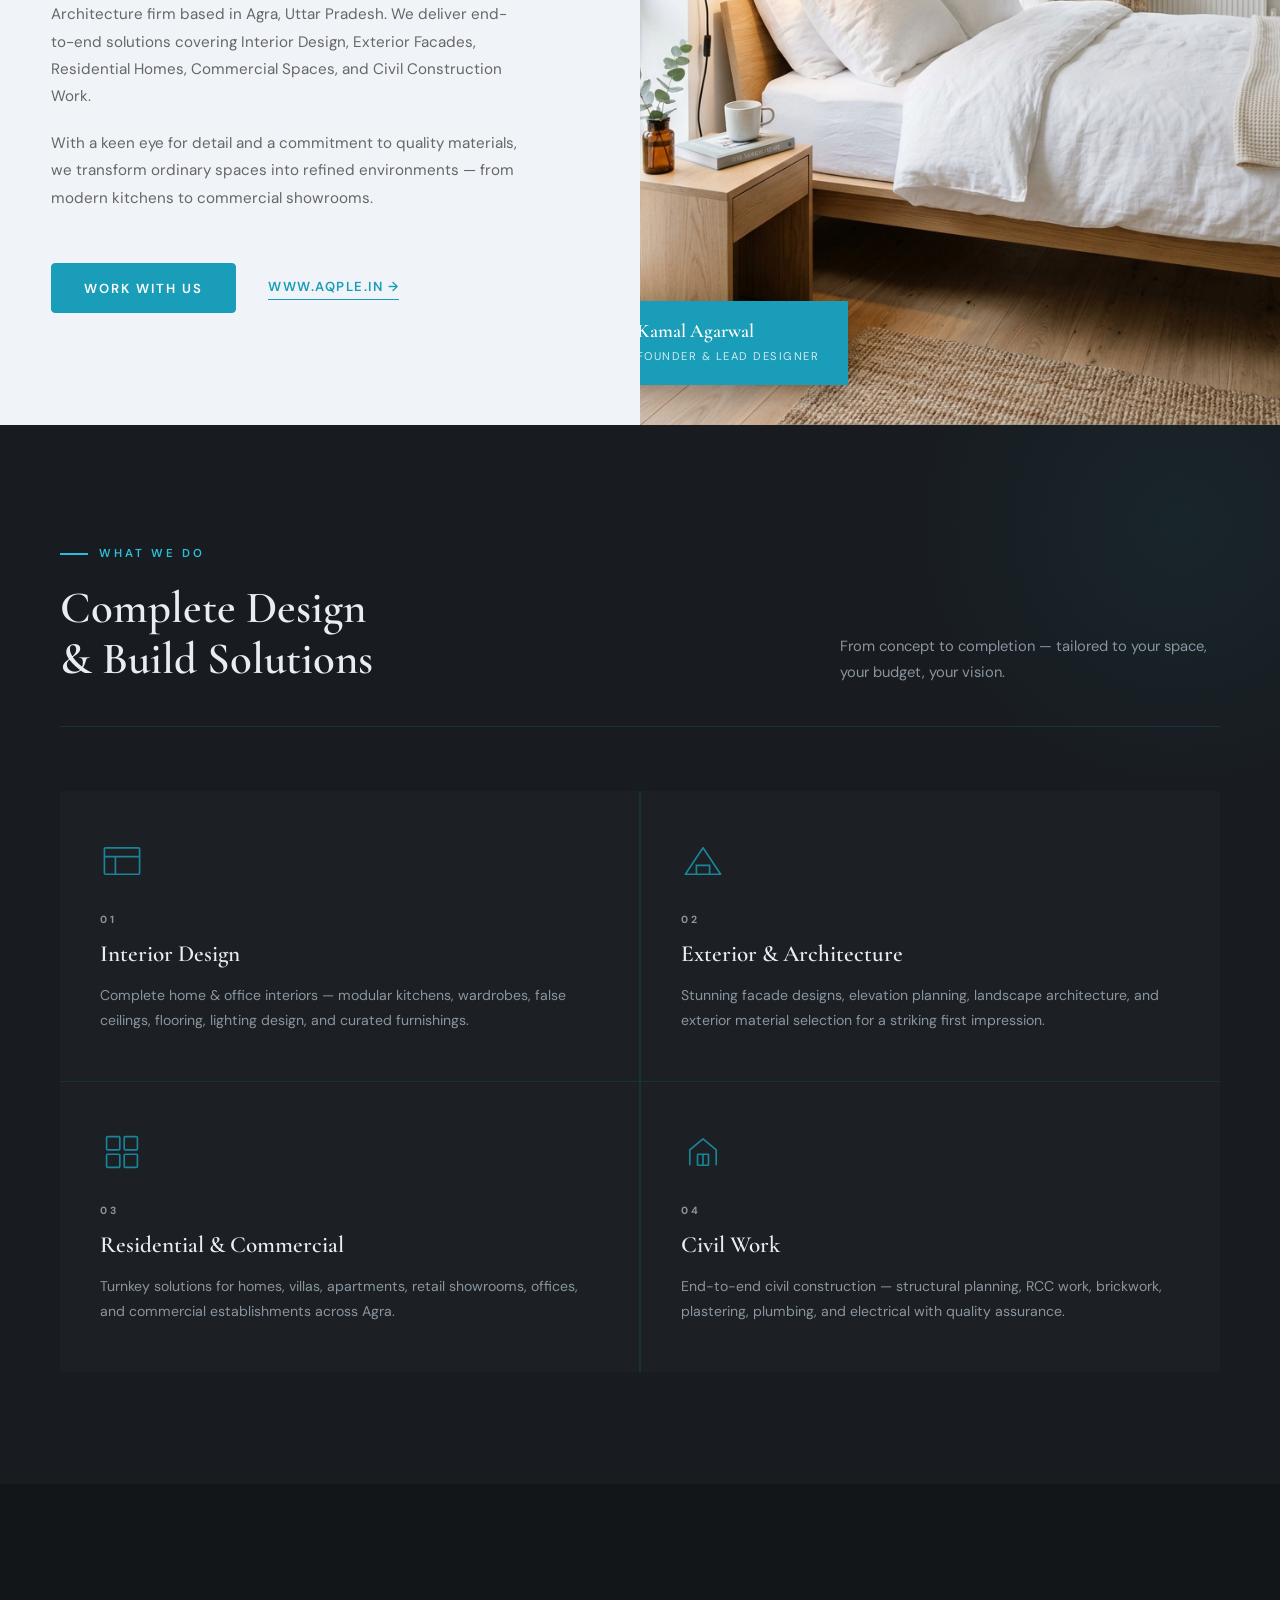
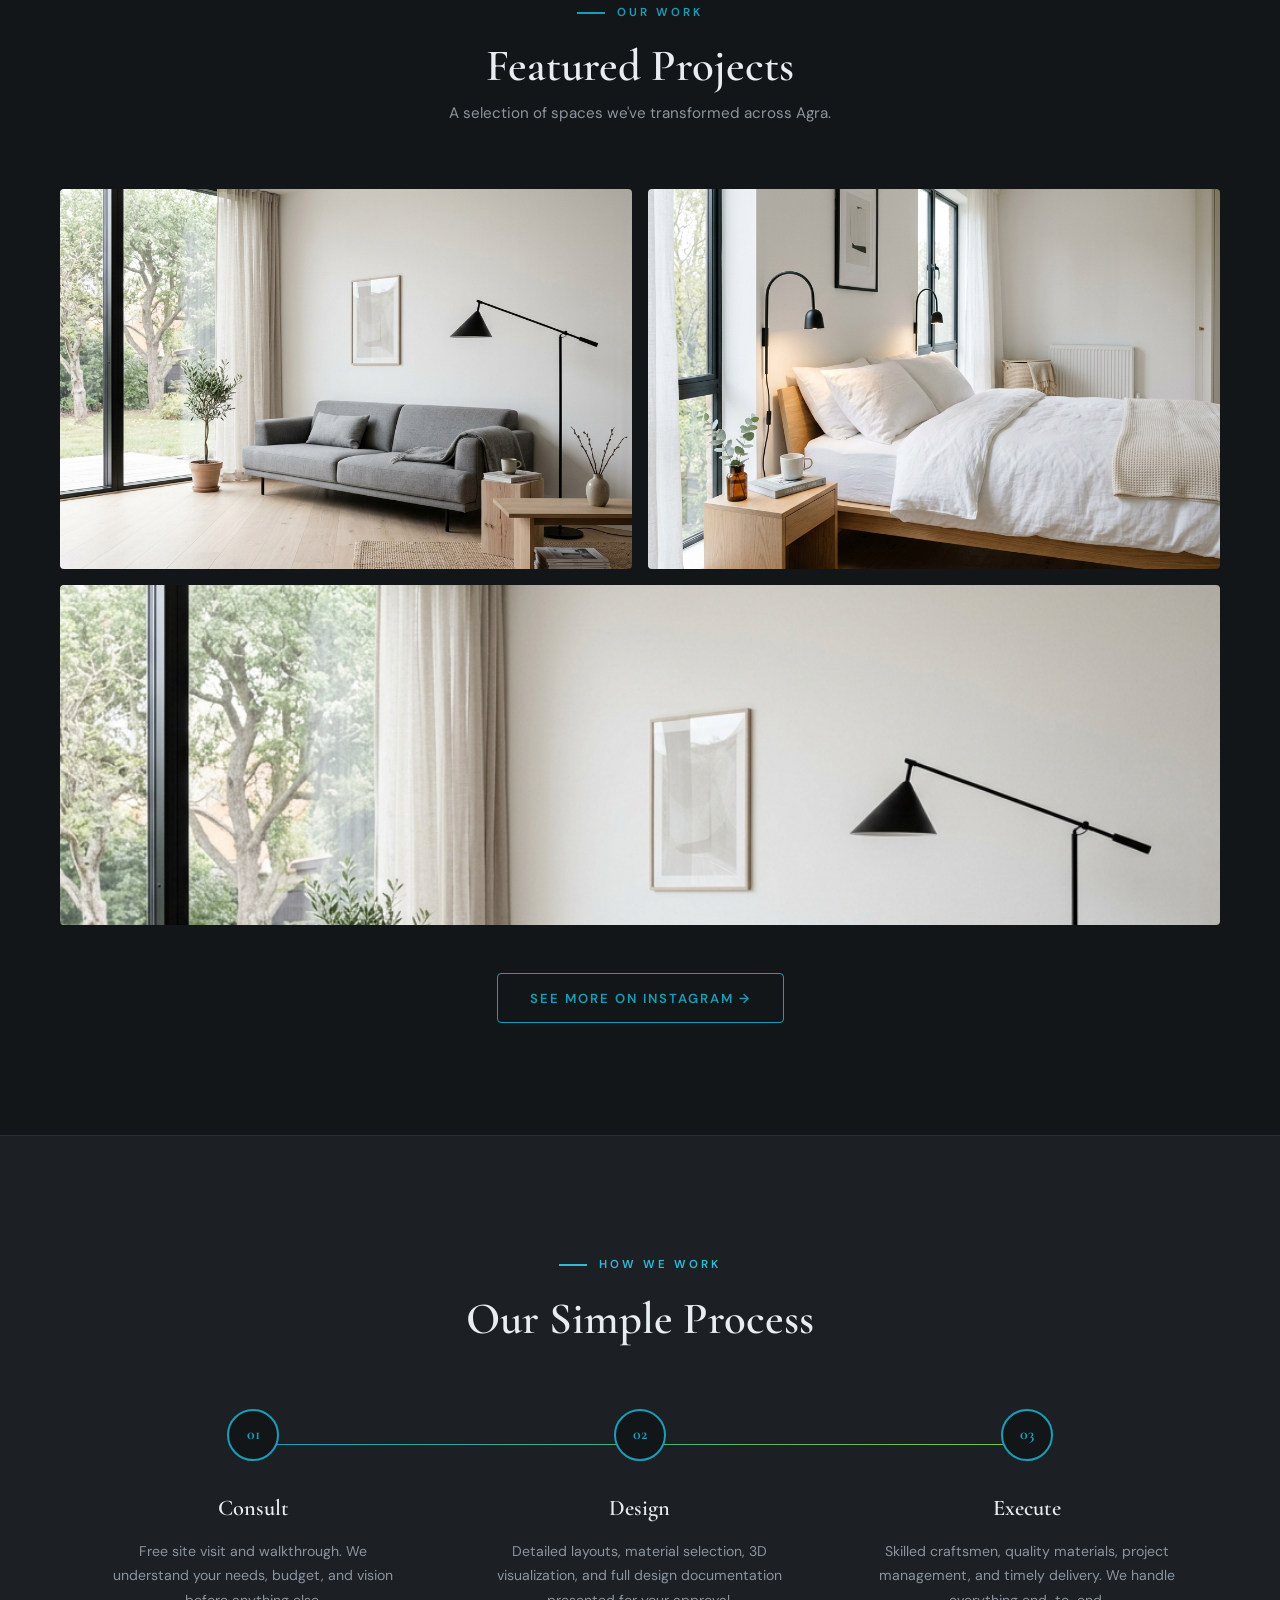
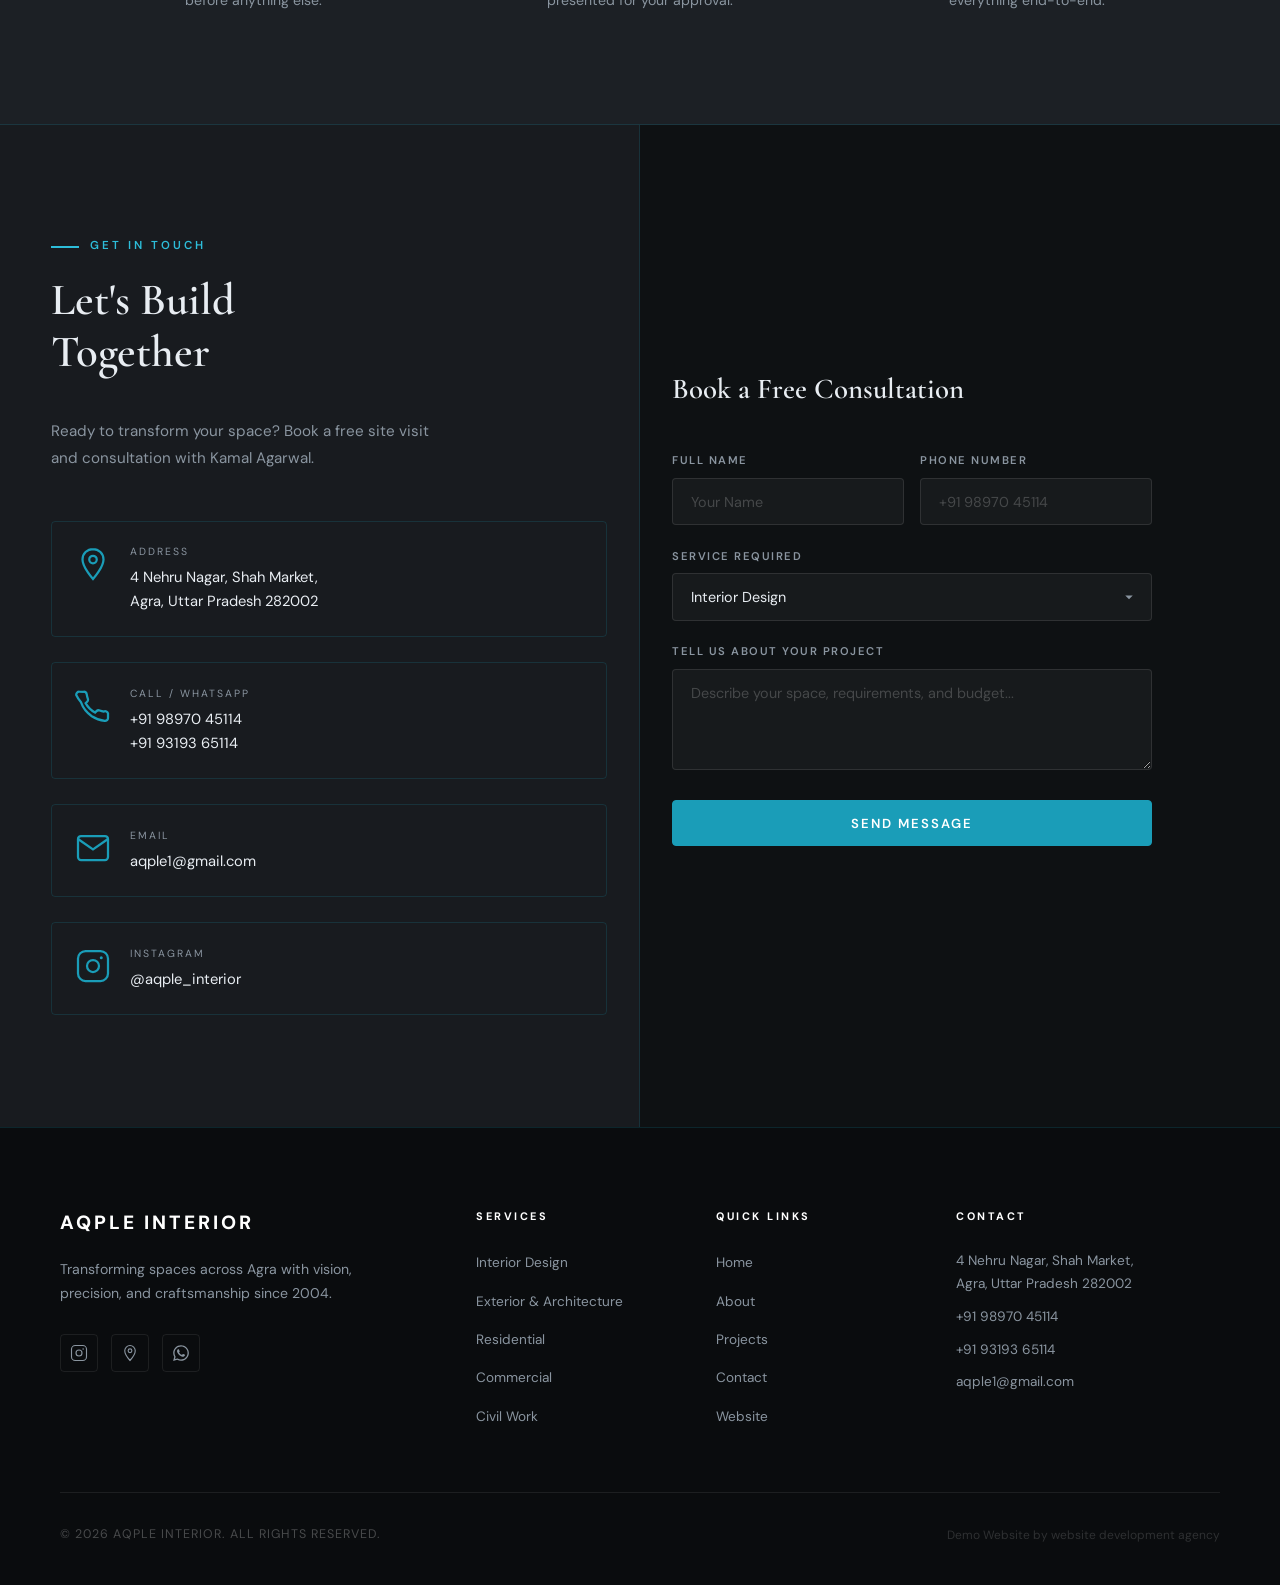
==== commit c41d6c1d: "Redesign Aqple Interior website with premium branding, sections, and business details" ====
--- a/aqple-interior/index.html
+++ b/aqple-interior/index.html
@@ -3,31 +3,35 @@
 <head>
   <meta charset="UTF-8">
   <meta name="viewport" content="width=device-width, initial-scale=1.0">
-  <title>Aqple Interior - Minimalist Scandinavian Design | Gwalior</title>
-  <meta name="description" content="Aqple Interior is Gwalior's leading designer for modern, Scandinavian, and minimalist residential spaces. Crafting clean, light-filled, functional interiors.">
+  <title>Aqple Interior — Interior & Architecture Services | Agra</title>
+  <meta name="description" content="Aqple Interior by Kamal Agarwal — premium Interior, Exterior, Residential, Commercial & Civil Work services in Agra, Uttar Pradesh. 4.8★ on Google. Transforming spaces with vision.">
   <link rel="preconnect" href="https://fonts.googleapis.com">
   <link rel="preconnect" href="https://fonts.gstatic.com" crossorigin>
-  <link href="https://fonts.googleapis.com/css2?family=Outfit:wght@300;400;500;600;700;900&display=swap" rel="stylesheet">
+  <link href="https://fonts.googleapis.com/css2?family=Cormorant+Garamond:ital,wght@0,300;0,400;0,600;0,700;1,300;1,400&family=DM+Sans:wght@300;400;500;600&display=swap" rel="stylesheet">
   <link rel="stylesheet" href="style.css">
 </head>
 <body>
-  <!-- Header / Navigation -->
+
+  <!-- ===== HEADER ===== -->
   <header id="main-header" class="site-header">
     <div class="container header-container">
       <div class="logo">
-        <a href="#hero">AQPLE <span class="logo-sub">INTERIOR</span></a>
+        <a href="#hero" class="logo-link">
+          <img src="images/logo.png" alt="Aqple Interior Logo" class="logo-img" onerror="this.style.display='none';this.nextElementSibling.style.display='flex'">
+          <span class="logo-text" style="display:none">AQPLE <span class="logo-accent">INTERIOR</span></span>
+        </a>
       </div>
       <nav class="nav-menu" id="nav-menu">
         <ul>
           <li><a href="#hero">Home</a></li>
-          <li><a href="#about">Philosophy</a></li>
+          <li><a href="#about">About</a></li>
           <li><a href="#services">Services</a></li>
           <li><a href="#portfolio">Projects</a></li>
           <li><a href="#contact">Contact</a></li>
         </ul>
       </nav>
-      <div class="contact-cta">
-        <a href="tel:+917599151555" class="btn btn-primary btn-sm">Get Quote</a>
+      <div class="header-actions">
+        <a href="tel:+919897045114" class="btn btn-teal btn-sm">Get Quote</a>
       </div>
       <button class="mobile-nav-toggle" id="mobile-toggle" aria-label="Toggle navigation">
         <span class="bar"></span>
@@ -37,173 +41,396 @@
     </div>
   </header>
 
-  <!-- Hero Section -->
+  <!-- ===== HERO ===== -->
   <section id="hero" class="hero-section">
     <div class="hero-bg" style="background-image: url('images/hero.png');"></div>
     <div class="hero-overlay"></div>
     <div class="container hero-container">
       <div class="hero-content">
-        <span class="sub-title">Scandinavian Minimalism</span>
-        <h1 class="main-title">Less is <br><span class="bold">Beautiful.</span></h1>
-        <p class="hero-desc">We design functional, light-filled, and uncluttered residential spaces that breathe. Experience Scandinavian simplicity in Gwalior.</p>
-        <div class="hero-buttons">
-          <a href="#portfolio" class="btn btn-primary">Our Projects</a>
-          <a href="#contact" class="btn btn-outline">Start Project</a>
-        </div>
-      </div>
-      <div class="hero-badge">
-        <span class="badge-num">4.5★</span>
-        <span class="badge-lbl">Google Rated</span>
-      </div>
-    </div>
-  </section>
-
-  <!-- Philosophy Section -->
+        <div class="hero-eyebrow">
+          <span class="eyebrow-line"></span>
+          <span class="eyebrow-text">Agra, Uttar Pradesh</span>
+        </div>
+        <h1 class="hero-title">
+          <span class="hero-title-thin">We Design</span>
+          <span class="hero-title-bold">Spaces That<br>Inspire.</span>
+        </h1>
+        <p class="hero-desc">Complete Interior, Exterior, Residential, Commercial &amp; Civil Work services across Agra. Led by <strong>Kamal Agarwal</strong> — crafting environments that elevate everyday living.</p>
+        <div class="hero-cta">
+          <a href="#portfolio" class="btn btn-teal">View Projects</a>
+          <a href="#contact" class="btn btn-ghost">Free Consultation</a>
+        </div>
+      </div>
+      <div class="hero-side">
+        <a href="https://www.instagram.com/aqple_interior/" target="_blank" rel="noopener noreferrer" class="hero-stat-card">
+          <span class="stat-num">932</span>
+          <span class="stat-label">Instagram Followers</span>
+        </a>
+        <a href="https://www.google.com/maps/place/Aqple+Interiors+%7C+Best+Interior+Designer+In+Agra/@27.204723,78.0059291,17z/data=!3m1!4b1!4m6!3m5!1s0x397477444d16a10f:0x2accfabdbf446253!8m2!3d27.204723!4d78.008504!16s%2Fg%2F1hm483v5r?entry=ttu&g_ep=EgoyMDI2MDUyNy4wIKXMDSoASAFQAw%3D%3D" target="_blank" rel="noopener noreferrer" class="hero-stat-card">
+          <span class="stat-num">4.8<span class="stat-star">★</span></span>
+          <span class="stat-label">Google Rated</span>
+        </a>
+      </div>
+    </div>
+    <!-- Scrolling ticker -->
+    <div class="hero-ticker">
+      <div class="ticker-track">
+        <span>Interior Design</span><span class="ticker-dot">◆</span>
+        <span>Exterior &amp; Architecture</span><span class="ticker-dot">◆</span>
+        <span>Residential</span><span class="ticker-dot">◆</span>
+        <span>Commercial</span><span class="ticker-dot">◆</span>
+        <span>Civil Work</span><span class="ticker-dot">◆</span>
+        <span>Agra, UP</span><span class="ticker-dot">◆</span>
+        <span>Interior Design</span><span class="ticker-dot">◆</span>
+        <span>Exterior &amp; Architecture</span><span class="ticker-dot">◆</span>
+        <span>Residential</span><span class="ticker-dot">◆</span>
+        <span>Commercial</span><span class="ticker-dot">◆</span>
+        <span>Civil Work</span><span class="ticker-dot">◆</span>
+        <span>Agra, UP</span><span class="ticker-dot">◆</span>
+      </div>
+    </div>
+  </section>
+
+  <!-- ===== STATS STRIP ===== -->
+  <section class="stats-strip">
+    <div class="container stats-grid">
+      <div class="stat-item">
+        <span class="stat-big" data-target="500">0</span><span class="stat-suffix">+</span>
+        <span class="stat-desc">Projects Delivered</span>
+      </div>
+      <div class="stat-divider"></div>
+      <div class="stat-item">
+        <span class="stat-big" data-target="20">0</span><span class="stat-suffix">+</span>
+        <span class="stat-desc">Years of Experience</span>
+      </div>
+      <div class="stat-divider"></div>
+      <div class="stat-item">
+        <span class="stat-big">4.8</span><span class="stat-suffix">★</span>
+        <span class="stat-desc">Google Rating</span>
+      </div>
+      <div class="stat-divider"></div>
+      <div class="stat-item">
+        <span class="stat-big" data-target="5">0</span><span class="stat-suffix"></span>
+        <span class="stat-desc">Services Offered</span>
+      </div>
+    </div>
+  </section>
+
+  <!-- ===== ABOUT ===== -->
   <section id="about" class="about-section">
-    <div class="container">
-      <div class="grid grid-2">
-        <div class="about-content">
-          <span class="section-tag">Our Philosophy</span>
-          <h2 class="section-title">Functional Simplicity. Curation. Light.</h2>
-          <p class="p-highlight">We remove the unnecessary to make room for what truly matters: space, natural light, and structural function.</p>
-          <p>Aqple Interior is a minimalist design studio located in Jivaji Ganj, Gwalior. Inspired by Nordic and Scandinavian design aesthetics, we specialize in high-contrast spaces featuring crisp lines, light-colored wood floorings, clean white structures, and custom black metal fixtures.</p>
-          <p>We work closely with home builders and apartment owners across Gwalior who want to transform cluttered environments into spacious, calming sanctuaries. Every layout is mathematically planned for space efficiency and visual balance.</p>
-        </div>
-        <div class="about-images">
-          <div class="img-container scroll-animated">
-            <img src="images/bedroom.png" alt="Minimalist Bedroom Project by Aqple Interior">
-          </div>
-        </div>
-      </div>
-    </div>
-  </section>
-
-  <!-- Services Section -->
+    <div class="about-inner">
+      <div class="about-content">
+        <span class="section-eyebrow">About Aqple Interior</span>
+        <h2 class="section-title">Vision.<br>Precision.<br>Craftsmanship.</h2>
+        <p class="about-lead">We believe every space tells a story — and our job is to make that story extraordinary, from blueprint to final finish.</p>
+        <p class="about-body">Aqple Interior, led by <strong>Kamal Agarwal</strong>, is a full-service Interior &amp; Architecture firm based in Agra, Uttar Pradesh. We deliver end-to-end solutions covering Interior Design, Exterior Facades, Residential Homes, Commercial Spaces, and Civil Construction Work.</p>
+        <p class="about-body">With a keen eye for detail and a commitment to quality materials, we transform ordinary spaces into refined environments — from modern kitchens to commercial showrooms.</p>
+        <div class="about-cta-row">
+          <a href="#contact" class="btn btn-teal">Work With Us</a>
+          <a href="https://www.aqple.in/" target="_blank" rel="noopener noreferrer" class="about-website-link">www.aqple.in →</a>
+        </div>
+      </div>
+      <div class="about-image-panel">
+        <div class="about-img-wrap scroll-animated">
+          <img src="images/bedroom.png" alt="Premium Interior Design by Aqple Interior Agra">
+          <div class="about-img-badge">
+            <span class="badge-title">Kamal Agarwal</span>
+            <span class="badge-sub">Founder &amp; Lead Designer</span>
+          </div>
+        </div>
+      </div>
+    </div>
+  </section>
+
+  <!-- ===== SERVICES ===== -->
   <section id="services" class="services-section">
     <div class="container">
-      <div class="section-header">
-        <div class="flex-header">
-          <div>
-            <span class="section-tag">Services</span>
-            <h2 class="section-title">Minimalist Solutions</h2>
-          </div>
-          <p class="section-subtitle">We focus on modular design, natural layouts, and high-quality materials that require zero clutter to stand out.</p>
-        </div>
-      </div>
-      <div class="grid grid-3">
-        <div class="service-card">
-          <div class="service-num">01</div>
-          <h3>Scandinavian Living Design</h3>
-          <p>Light wood floors, neutral fabrics, custom slim furniture layout, and smart hidden storage systems.</p>
-        </div>
-        <div class="service-card">
-          <div class="service-num">02</div>
-          <h3>Minimal Modular Kitchens</h3>
-          <p>Handle-less cabinets, integrated appliances, quartz countertops, and clean monochrome styling.</p>
-        </div>
-        <div class="service-card">
-          <div class="service-num">03</div>
-          <h3>Space Optimization</h3>
-          <p>Converting compact flats or offices into spacious layouts using architectural planning and multifunctional partitions.</p>
-        </div>
-      </div>
-    </div>
-  </section>
-
-  <!-- Portfolio Section -->
+      <div class="services-header">
+        <div>
+          <span class="section-eyebrow light">What We Do</span>
+          <h2 class="section-title light">Complete Design<br>&amp; Build Solutions</h2>
+        </div>
+        <p class="services-sub">From concept to completion — tailored to your space, your budget, your vision.</p>
+      </div>
+      <div class="services-grid">
+        <div class="service-card scroll-animated">
+          <div class="service-icon">
+            <svg viewBox="0 0 40 40" fill="none" xmlns="http://www.w3.org/2000/svg">
+              <rect x="4" y="8" width="32" height="24" rx="1" stroke="currentColor" stroke-width="1.5"/>
+              <path d="M4 16h32" stroke="currentColor" stroke-width="1.5"/>
+              <path d="M14 16v16" stroke="currentColor" stroke-width="1.5"/>
+            </svg>
+          </div>
+          <span class="service-num">01</span>
+          <h3 class="service-title">Interior Design</h3>
+          <p class="service-desc">Complete home &amp; office interiors — modular kitchens, wardrobes, false ceilings, flooring, lighting design, and curated furnishings.</p>
+        </div>
+        <div class="service-card scroll-animated">
+          <div class="service-icon">
+            <svg viewBox="0 0 40 40" fill="none" xmlns="http://www.w3.org/2000/svg">
+              <path d="M4 32L20 8l16 24H4z" stroke="currentColor" stroke-width="1.5" stroke-linejoin="round"/>
+              <path d="M14 32v-8h12v8" stroke="currentColor" stroke-width="1.5"/>
+            </svg>
+          </div>
+          <span class="service-num">02</span>
+          <h3 class="service-title">Exterior &amp; Architecture</h3>
+          <p class="service-desc">Stunning facade designs, elevation planning, landscape architecture, and exterior material selection for a striking first impression.</p>
+        </div>
+        <div class="service-card scroll-animated">
+          <div class="service-icon">
+            <svg viewBox="0 0 40 40" fill="none" xmlns="http://www.w3.org/2000/svg">
+              <rect x="6" y="6" width="12" height="12" rx="1" stroke="currentColor" stroke-width="1.5"/>
+              <rect x="22" y="6" width="12" height="12" rx="1" stroke="currentColor" stroke-width="1.5"/>
+              <rect x="6" y="22" width="12" height="12" rx="1" stroke="currentColor" stroke-width="1.5"/>
+              <rect x="22" y="22" width="12" height="12" rx="1" stroke="currentColor" stroke-width="1.5"/>
+            </svg>
+          </div>
+          <span class="service-num">03</span>
+          <h3 class="service-title">Residential &amp; Commercial</h3>
+          <p class="service-desc">Turnkey solutions for homes, villas, apartments, retail showrooms, offices, and commercial establishments across Agra.</p>
+        </div>
+        <div class="service-card scroll-animated">
+          <div class="service-icon">
+            <svg viewBox="0 0 40 40" fill="none" xmlns="http://www.w3.org/2000/svg">
+              <path d="M8 32V18l12-10 12 10v14" stroke="currentColor" stroke-width="1.5" stroke-linejoin="round"/>
+              <rect x="15" y="22" width="10" height="10" rx="0.5" stroke="currentColor" stroke-width="1.5"/>
+              <path d="M20 22v10" stroke="currentColor" stroke-width="1.5"/>
+            </svg>
+          </div>
+          <span class="service-num">04</span>
+          <h3 class="service-title">Civil Work</h3>
+          <p class="service-desc">End-to-end civil construction — structural planning, RCC work, brickwork, plastering, plumbing, and electrical with quality assurance.</p>
+        </div>
+      </div>
+    </div>
+  </section>
+
+  <!-- ===== PORTFOLIO ===== -->
   <section id="portfolio" class="portfolio-section">
     <div class="container">
-      <div class="section-header text-center">
-        <span class="section-tag">Works</span>
-        <h2 class="section-title">Featured Portfolios</h2>
+      <div class="section-header-centered">
+        <span class="section-eyebrow">Our Work</span>
+        <h2 class="section-title">Featured Projects</h2>
+        <p class="portfolio-intro">A selection of spaces we've transformed across Agra.</p>
       </div>
       <div class="portfolio-grid">
         <div class="portfolio-item scroll-animated">
-          <img src="images/hero.png" alt="Scandinavian Living Room Layout">
-          <div class="portfolio-info">
-            <h4>Modernist Living Room</h4>
-            <span>Nai Sadak project</span>
+          <div class="portfolio-img-wrap">
+            <img src="images/hero.png" alt="Contemporary Living Room Interior by Aqple Interior Agra">
+            <div class="portfolio-overlay">
+              <div class="overlay-content">
+                <span class="overlay-tag">Interior Design</span>
+                <h4 class="overlay-title">Contemporary Living Room</h4>
+                <span class="overlay-loc">📍 Nehru Nagar, Agra</span>
+              </div>
+            </div>
           </div>
         </div>
         <div class="portfolio-item scroll-animated">
-          <img src="images/bedroom.png" alt="Minimalist Platform Bedroom">
-          <div class="portfolio-info">
-            <h4>Nordic Platform Bedroom</h4>
-            <span>Jivaji Ganj project</span>
-          </div>
-        </div>
-      </div>
-    </div>
-  </section>
-
-  <!-- Contact Section -->
+          <div class="portfolio-img-wrap">
+            <img src="images/bedroom.png" alt="Luxury Bedroom Suite by Aqple Interior Agra">
+            <div class="portfolio-overlay">
+              <div class="overlay-content">
+                <span class="overlay-tag">Residential</span>
+                <h4 class="overlay-title">Luxury Bedroom Suite</h4>
+                <span class="overlay-loc">📍 Shah Market, Agra</span>
+              </div>
+            </div>
+          </div>
+        </div>
+        <div class="portfolio-item portfolio-item--wide scroll-animated">
+          <div class="portfolio-img-wrap">
+            <img src="images/hero.png" alt="Commercial Space by Aqple Interior Agra" style="object-position: center 30%">
+            <div class="portfolio-overlay">
+              <div class="overlay-content">
+                <span class="overlay-tag">Commercial</span>
+                <h4 class="overlay-title">Modern Office Fit-Out</h4>
+                <span class="overlay-loc">📍 Civil Lines, Agra</span>
+              </div>
+            </div>
+          </div>
+        </div>
+      </div>
+      <div class="portfolio-cta">
+        <a href="https://www.instagram.com/aqple_interior/" target="_blank" rel="noopener noreferrer" class="btn btn-outline-teal">See More on Instagram →</a>
+      </div>
+    </div>
+  </section>
+
+  <!-- ===== PROCESS ===== -->
+  <section class="process-section">
+    <div class="container">
+      <div class="section-header-centered">
+        <span class="section-eyebrow light">How We Work</span>
+        <h2 class="section-title light">Our Simple Process</h2>
+      </div>
+      <div class="process-steps">
+        <div class="process-step scroll-animated">
+          <div class="process-icon">01</div>
+          <div class="process-connector"></div>
+          <h3 class="process-title">Consult</h3>
+          <p class="process-desc">Free site visit and walkthrough. We understand your needs, budget, and vision before anything else.</p>
+        </div>
+        <div class="process-step scroll-animated">
+          <div class="process-icon">02</div>
+          <div class="process-connector"></div>
+          <h3 class="process-title">Design</h3>
+          <p class="process-desc">Detailed layouts, material selection, 3D visualization, and full design documentation presented for your approval.</p>
+        </div>
+        <div class="process-step scroll-animated">
+          <div class="process-icon">03</div>
+          <div class="process-connector"></div>
+          <h3 class="process-title">Execute</h3>
+          <p class="process-desc">Skilled craftsmen, quality materials, project management, and timely delivery. We handle everything end-to-end.</p>
+        </div>
+      </div>
+    </div>
+  </section>
+
+  <!-- ===== CONTACT ===== -->
   <section id="contact" class="contact-section">
-    <div class="container">
-      <div class="grid grid-2">
-        <div class="contact-info">
-          <span class="section-tag">Contact</span>
-          <h2 class="section-title">Start Designing</h2>
-          <p>Ready to bring minimalist harmony into your space? Book a free site walkthrough and estimate layout session.</p>
-          
-          <div class="contact-details">
-            <div class="detail-row">
-              <strong>Address</strong>
-              <p>B-39, Nai Sadak, New Shanti Nagar, Jivaji Ganj, Gwalior, Madhya Pradesh 474001</p>
-            </div>
-            <div class="detail-row">
-              <strong>Call Us</strong>
-              <p><a href="tel:+917599151555">+91 75991 51555</a></p>
-            </div>
-            <div class="detail-row">
-              <strong>Hours</strong>
-              <p>Mon - Sat: 10:00 AM - 7:00 PM</p>
-            </div>
-          </div>
-        </div>
-        
-        <div class="contact-form-container">
-          <form id="contact-form" class="contact-form">
-            <h3 class="form-title">Consultation Form</h3>
+    <div class="contact-inner">
+      <!-- Left dark panel -->
+      <div class="contact-info-panel">
+        <span class="section-eyebrow light">Get In Touch</span>
+        <h2 class="section-title light">Let's Build<br>Together</h2>
+        <p class="contact-intro">Ready to transform your space? Book a free site visit and consultation with Kamal Agarwal.</p>
+
+        <div class="contact-details">
+          <a href="https://www.google.com/maps/place/Aqple+Interiors+%7C+Best+Interior+Designer+In+Agra/@27.204723,78.0059291,17z/data=!3m1!4b1!4m6!3m5!1s0x397477444d16a10f:0x2accfabdbf446253!8m2!3d27.204723!4d78.008504!16s%2Fg%2F1hm483v5r?entry=ttu&g_ep=EgoyMDI2MDUyNy4wIKXMDSoASAFQAw%3D%3D" target="_blank" rel="noopener noreferrer" class="contact-item">
+            <div class="contact-item-icon">
+              <svg viewBox="0 0 24 24" fill="none" stroke="currentColor" stroke-width="1.5"><path d="M12 2C8.13 2 5 5.13 5 9c0 5.25 7 13 7 13s7-7.75 7-13c0-3.87-3.13-7-7-7zm0 9.5c-1.38 0-2.5-1.12-2.5-2.5s1.12-2.5 2.5-2.5 2.5 1.12 2.5 2.5-1.12 2.5-2.5 2.5z"/></svg>
+            </div>
+            <div>
+              <span class="contact-item-label">Address</span>
+              <span class="contact-item-val">4 Nehru Nagar, Shah Market,<br>Agra, Uttar Pradesh 282002</span>
+            </div>
+          </a>
+          <a href="tel:+919897045114" class="contact-item">
+            <div class="contact-item-icon">
+              <svg viewBox="0 0 24 24" fill="none" stroke="currentColor" stroke-width="1.5"><path d="M22 16.92v3a2 2 0 01-2.18 2 19.79 19.79 0 01-8.63-3.07A19.5 19.5 0 013.88 9.29 19.79 19.79 0 01.82 4.67 2 2 0 012.83 2.5h3a2 2 0 012 1.72c.127.96.361 1.903.7 2.81a2 2 0 01-.45 2.11L7.09 10.1a16 16 0 006.29 6.29l.97-.96a2 2 0 012.11-.45c.907.339 1.85.573 2.81.7A2 2 0 0122 16.92z"/></svg>
+            </div>
+            <div>
+              <span class="contact-item-label">Call / WhatsApp</span>
+              <span class="contact-item-val">+91 98970 45114<br>+91 93193 65114</span>
+            </div>
+          </a>
+          <a href="mailto:aqple1@gmail.com" class="contact-item">
+            <div class="contact-item-icon">
+              <svg viewBox="0 0 24 24" fill="none" stroke="currentColor" stroke-width="1.5"><path d="M4 4h16c1.1 0 2 .9 2 2v12c0 1.1-.9 2-2 2H4c-1.1 0-2-.9-2-2V6c0-1.1.9-2 2-2z"/><polyline points="22,6 12,13 2,6"/></svg>
+            </div>
+            <div>
+              <span class="contact-item-label">Email</span>
+              <span class="contact-item-val">aqple1@gmail.com</span>
+            </div>
+          </a>
+          <a href="https://www.instagram.com/aqple_interior/" target="_blank" rel="noopener noreferrer" class="contact-item">
+            <div class="contact-item-icon">
+              <svg viewBox="0 0 24 24" fill="none" stroke="currentColor" stroke-width="1.5"><rect x="2" y="2" width="20" height="20" rx="5"/><circle cx="12" cy="12" r="4"/><circle cx="17.5" cy="6.5" r="1" fill="currentColor" stroke="none"/></svg>
+            </div>
+            <div>
+              <span class="contact-item-label">Instagram</span>
+              <span class="contact-item-val">@aqple_interior</span>
+            </div>
+          </a>
+        </div>
+      </div>
+
+      <!-- Right form panel -->
+      <div class="contact-form-panel">
+        <form id="contact-form" class="contact-form" novalidate>
+          <h3 class="form-heading">Book a Free Consultation</h3>
+          <div class="form-row">
             <div class="form-group">
               <label for="name">Full Name</label>
-              <input type="text" id="name" required placeholder="Aarav Mehra">
+              <input type="text" id="name" required placeholder="Your Name">
             </div>
             <div class="form-group">
               <label for="phone">Phone Number</label>
-              <input type="tel" id="phone" required placeholder="+91 75991 51555">
-            </div>
-            <div class="form-group">
-              <label for="space-type">Space Type</label>
-              <select id="space-type">
-                <option value="apartment">Apartment / Flat</option>
-                <option value="villa">Villa / Independent House</option>
-                <option value="kitchen">Modular Kitchen</option>
-                <option value="office">Office / Commercial</option>
-              </select>
-            </div>
-            <div class="form-group">
-              <label for="message">Message</label>
-              <textarea id="message" rows="3" placeholder="Describe what you want to achieve..."></textarea>
-            </div>
-            <button type="submit" class="btn btn-primary btn-block">Submit</button>
-            <div id="form-message" class="form-message"></div>
-          </form>
-        </div>
-      </div>
-    </div>
-  </section>
-
-  <!-- Footer -->
+              <input type="tel" id="phone" required placeholder="+91 98970 45114">
+            </div>
+          </div>
+          <div class="form-group">
+            <label for="space-type">Service Required</label>
+            <select id="space-type">
+              <option value="interior">Interior Design</option>
+              <option value="exterior">Exterior &amp; Architecture</option>
+              <option value="residential">Residential Project</option>
+              <option value="commercial">Commercial Project</option>
+              <option value="civil">Civil Work</option>
+            </select>
+          </div>
+          <div class="form-group">
+            <label for="message">Tell Us About Your Project</label>
+            <textarea id="message" rows="4" placeholder="Describe your space, requirements, and budget..."></textarea>
+          </div>
+          <button type="submit" class="btn btn-teal btn-block" id="submit-btn">Send Message</button>
+          <div id="form-message" class="form-message"></div>
+        </form>
+      </div>
+    </div>
+  </section>
+
+  <!-- ===== FOOTER ===== -->
   <footer class="site-footer">
-    <div class="container footer-content">
-      <p>&copy; 2026 Aqple Interior. All rights reserved.</p>
-      <p class="footer-demo-badge">Demo Website created by website development agency</p>
+    <div class="container">
+      <div class="footer-main">
+        <div class="footer-brand-col">
+          <div class="footer-logo">
+            <img src="images/logo.png" alt="Aqple Interior" class="footer-logo-img" onerror="this.style.display='none';this.nextElementSibling.style.display='block'">
+            <span class="footer-logo-text" style="display:none">AQPLE INTERIOR</span>
+          </div>
+          <p class="footer-tagline">Transforming spaces across Agra with vision, precision, and craftsmanship since 2004.</p>
+          <div class="footer-social">
+            <a href="https://www.instagram.com/aqple_interior/" target="_blank" rel="noopener noreferrer" aria-label="Instagram" class="social-icon">
+              <svg viewBox="0 0 24 24" fill="none" stroke="currentColor" stroke-width="1.5" width="20" height="20"><rect x="2" y="2" width="20" height="20" rx="5"/><circle cx="12" cy="12" r="4"/><circle cx="17.5" cy="6.5" r="1" fill="currentColor" stroke="none"/></svg>
+            </a>
+            <a href="https://www.google.com/maps/place/Aqple+Interiors+%7C+Best+Interior+Designer+In+Agra/@27.204723,78.0059291,17z/data=!3m1!4b1!4m6!3m5!1s0x397477444d16a10f:0x2accfabdbf446253!8m2!3d27.204723!4d78.008504!16s%2Fg%2F1hm483v5r?entry=ttu&g_ep=EgoyMDI2MDUyNy4wIKXMDSoASAFQAw%3D%3D" target="_blank" rel="noopener noreferrer" aria-label="Google Maps" class="social-icon">
+              <svg viewBox="0 0 24 24" fill="none" stroke="currentColor" stroke-width="1.5" width="20" height="20"><path d="M12 2C8.13 2 5 5.13 5 9c0 5.25 7 13 7 13s7-7.75 7-13c0-3.87-3.13-7-7-7zm0 9.5c-1.38 0-2.5-1.12-2.5-2.5s1.12-2.5 2.5-2.5 2.5 1.12 2.5 2.5-1.12 2.5-2.5 2.5z"/></svg>
+            </a>
+            <a href="https://wa.me/919897045114?text=Hello%20Aqple%20Interior%2C%20I%20visited%20your%20website%20and%20would%20like%20to%20discuss%20a%20project." target="_blank" rel="noopener noreferrer" aria-label="WhatsApp" class="social-icon">
+              <svg viewBox="0 0 448 512" width="20" height="20"><path fill="currentColor" d="M380.9 97.1C339 55.1 283.2 32 223.9 32c-122.4 0-222 99.6-222 222 0 39.1 10.2 77.3 29.6 111L0 480l117.7-30.9c32.4 17.7 68.9 27 106.1 27h.1c122.3 0 224.1-99.6 224.1-222 0-59.3-25.2-115-67.1-157zm-157 341.6c-33.2 0-65.7-8.9-94-25.7l-6.7-4-69.8 18.3L72 359.2l-4.4-7c-18.5-29.4-28.2-63.3-28.2-98.2 0-101.7 82.8-184.5 184.6-184.5 49.3 0 95.6 19.2 130.4 54.1 34.8 34.9 56.2 81.2 56.1 130.5 0 101.8-84.9 184.6-186.6 184.6zm101.2-138.2c-5.5-2.8-32.8-16.2-37.9-18-5.1-1.9-8.8-2.8-12.5 2.8-3.7 5.6-14.3 18-17.6 21.8-3.2 3.7-6.5 4.2-12 1.4-32.6-16.3-54-29.1-75.5-66-5.7-9.8 5.7-9.1 16.3-30.3 1.8-3.7.9-6.9-.5-9.7-1.4-2.8-12.5-30.1-17.1-41.2-4.5-10.8-9.1-9.3-12.5-9.5-3.2-.2-6.9-.2-10.6-.2-3.7 0-9.7 1.4-14.8 6.9-5.1 5.6-19.4 19-19.4 46.3 0 27.3 19.9 53.7 22.6 57.4 2.8 3.7 39.1 59.7 94.8 83.8 35.2 15.2 49 16.5 66.6 13.9 10.7-1.6 32.8-13.4 37.4-26.4 4.6-13 4.6-24.1 3.2-26.4-1.3-2.5-5-3.9-10.5-6.6z"/></svg>
+            </a>
+          </div>
+        </div>
+        <div class="footer-links-col">
+          <h4 class="footer-col-heading">Services</h4>
+          <ul>
+            <li><a href="#services">Interior Design</a></li>
+            <li><a href="#services">Exterior &amp; Architecture</a></li>
+            <li><a href="#services">Residential</a></li>
+            <li><a href="#services">Commercial</a></li>
+            <li><a href="#services">Civil Work</a></li>
+          </ul>
+        </div>
+        <div class="footer-links-col">
+          <h4 class="footer-col-heading">Quick Links</h4>
+          <ul>
+            <li><a href="#hero">Home</a></li>
+            <li><a href="#about">About</a></li>
+            <li><a href="#portfolio">Projects</a></li>
+            <li><a href="#contact">Contact</a></li>
+            <li><a href="https://www.aqple.in/" target="_blank" rel="noopener noreferrer">Website</a></li>
+          </ul>
+        </div>
+        <div class="footer-contact-col">
+          <h4 class="footer-col-heading">Contact</h4>
+          <p>4 Nehru Nagar, Shah Market,<br>Agra, Uttar Pradesh 282002</p>
+          <p><a href="tel:+919897045114">+91 98970 45114</a></p>
+          <p><a href="tel:+919319365114">+91 93193 65114</a></p>
+          <p><a href="mailto:aqple1@gmail.com">aqple1@gmail.com</a></p>
+        </div>
+      </div>
+      <div class="footer-bottom">
+        <p class="footer-copy">&copy; 2026 Aqple Interior. All rights reserved.</p>
+        <p class="footer-agency">Demo Website by website development agency</p>
+      </div>
     </div>
   </footer>
 
-  <!-- Floating WhatsApp Button -->
-  <a href="https://wa.me/917599151555?text=Hello%20Aqple%20Interior%2C%20I%20visited%20your%20website%20and%20would%20like%20to%20consult%20with%20you%20about%20a%20minimalist%20interior%20design%20project." class="whatsapp-float" target="_blank" rel="noopener noreferrer" aria-label="Chat on WhatsApp">
-    <svg xmlns="http://www.w3.org/2000/svg" viewBox="0 0 448 512" width="30" height="30"><path fill="#fff" d="M380.9 97.1C339 55.1 283.2 32 223.9 32c-122.4 0-222 99.6-222 222 0 39.1 10.2 77.3 29.6 111L0 480l117.7-30.9c32.4 17.7 68.9 27 106.1 27h.1c122.3 0 224.1-99.6 224.1-222 0-59.3-25.2-115-67.1-157zm-157 341.6c-33.2 0-65.7-8.9-94-25.7l-6.7-4-69.8 18.3L72 359.2l-4.4-7c-18.5-29.4-28.2-63.3-28.2-98.2 0-101.7 82.8-184.5 184.6-184.5 49.3 0 95.6 19.2 130.4 54.1 34.8 34.9 56.2 81.2 56.1 130.5 0 101.8-84.9 184.6-186.6 184.6zm101.2-138.2c-5.5-2.8-32.8-16.2-37.9-18-5.1-1.9-8.8-2.8-12.5 2.8-3.7 5.6-14.3 18-17.6 21.8-3.2 3.7-6.5 4.2-12 1.4-32.6-16.3-54-29.1-75.5-66-5.7-9.8 5.7-9.1 16.3-30.3 1.8-3.7 .9-6.9-.5-9.7-1.4-2.8-12.5-30.1-17.1-41.2-4.5-10.8-9.1-9.3-12.5-9.5-3.2-.2-6.9-.2-10.6-.2-3.7 0-9.7 1.4-14.8 6.9-5.1 5.6-19.4 19-19.4 46.3 0 27.3 19.9 53.7 22.6 57.4 2.8 3.7 39.1 59.7 94.8 83.8 35.2 15.2 49 16.5 66.6 13.9 10.7-1.6 32.8-13.4 37.4-26.4 4.6-13 4.6-24.1 3.2-26.4-1.3-2.5-5-3.9-10.5-6.6z"/></svg>
+  <!-- Floating WhatsApp -->
+  <a href="https://wa.me/919897045114?text=Hello%20Aqple%20Interior%2C%20I%20visited%20your%20website%20and%20would%20like%20to%20discuss%20a%20project%20with%20Kamal%20Agarwal." class="whatsapp-float" target="_blank" rel="noopener noreferrer" aria-label="Chat on WhatsApp">
+    <svg xmlns="http://www.w3.org/2000/svg" viewBox="0 0 448 512" width="28" height="28"><path fill="#fff" d="M380.9 97.1C339 55.1 283.2 32 223.9 32c-122.4 0-222 99.6-222 222 0 39.1 10.2 77.3 29.6 111L0 480l117.7-30.9c32.4 17.7 68.9 27 106.1 27h.1c122.3 0 224.1-99.6 224.1-222 0-59.3-25.2-115-67.1-157zm-157 341.6c-33.2 0-65.7-8.9-94-25.7l-6.7-4-69.8 18.3L72 359.2l-4.4-7c-18.5-29.4-28.2-63.3-28.2-98.2 0-101.7 82.8-184.5 184.6-184.5 49.3 0 95.6 19.2 130.4 54.1 34.8 34.9 56.2 81.2 56.1 130.5 0 101.8-84.9 184.6-186.6 184.6zm101.2-138.2c-5.5-2.8-32.8-16.2-37.9-18-5.1-1.9-8.8-2.8-12.5 2.8-3.7 5.6-14.3 18-17.6 21.8-3.2 3.7-6.5 4.2-12 1.4-32.6-16.3-54-29.1-75.5-66-5.7-9.8 5.7-9.1 16.3-30.3 1.8-3.7.9-6.9-.5-9.7-1.4-2.8-12.5-30.1-17.1-41.2-4.5-10.8-9.1-9.3-12.5-9.5-3.2-.2-6.9-.2-10.6-.2-3.7 0-9.7 1.4-14.8 6.9-5.1 5.6-19.4 19-19.4 46.3 0 27.3 19.9 53.7 22.6 57.4 2.8 3.7 39.1 59.7 94.8 83.8 35.2 15.2 49 16.5 66.6 13.9 10.7-1.6 32.8-13.4 37.4-26.4 4.6-13 4.6-24.1 3.2-26.4-1.3-2.5-5-3.9-10.5-6.6z"/></svg>
   </a>
 
   <script src="app.js"></script>
--- a/aqple-interior/style.css
+++ b/aqple-interior/style.css
@@ -1,24 +1,33 @@
-/* Design Tokens */
+/* =============================================
+   AQPLE INTERIOR — Design System
+   Brand: Dark Architectural + Teal + Green
+   ============================================= */
+
+/* ---- Tokens ---- */
 :root {
-  --primary: #000000;         /* Solid Black */
-  --accent: #555555;          /* Charcoal Gray */
-  --light-bg: #FFFFFF;        /* Pure White */
-  --gray-bg: #F5F5F5;         /* Soft Cool Gray */
-  --border: #E8E8E8;          /* Light Gray Border */
-  --border-dark: #000000;     /* Solid Black Border */
-  --text-dark: #111111;       /* Jet Black */
-  --text-muted: #777777;      /* Medium Muted Gray */
-  --font: 'Outfit', sans-serif;
-  --transition: all 0.3s cubic-bezier(0.16, 1, 0.3, 1);
-  --border-radius: 0px;       /* Pure geometric rectangle shapes */
-}
-
-/* Reset and Base Styles */
-* {
-  box-sizing: border-box;
-  margin: 0;
-  padding: 0;
-}
+  --bg-dark:       #131619;
+  --bg-card:       #1C2025;
+  --bg-section:    #181B1F;
+  --teal:          #1A9DB8;
+  --teal-light:    #2DBDD9;
+  --teal-dim:      rgba(26, 157, 184, 0.15);
+  --green:         #7BC440;
+  --cream:         #F0F4F8;
+  --text-light:    #E8EDF2;
+  --text-muted:    #8A95A0;
+  --border:        rgba(26, 157, 184, 0.18);
+  --border-light:  rgba(255,255,255,0.08);
+  --white:         #FFFFFF;
+
+  --font-serif:    'Cormorant Garamond', Georgia, serif;
+  --font-sans:     'DM Sans', system-ui, sans-serif;
+  --ease:          cubic-bezier(0.16, 1, 0.3, 1);
+  --transition:    all 0.35s var(--ease);
+  --radius:        4px;
+}
+
+/* ---- Reset ---- */
+*, *::before, *::after { box-sizing: border-box; margin: 0; padding: 0; }
 
 html {
   scroll-behavior: smooth;
@@ -26,220 +35,200 @@
 }
 
 body {
-  font-family: var(--font);
-  color: var(--text-dark);
-  background-color: var(--light-bg);
-  line-height: 1.5;
+  font-family: var(--font-sans);
+  background-color: var(--bg-dark);
+  color: var(--text-light);
+  line-height: 1.6;
   overflow-x: hidden;
 }
 
-a {
-  text-decoration: none;
-  color: inherit;
-  transition: var(--transition);
-}
-
-img {
-  max-width: 100%;
-  height: auto;
-  display: block;
-  filter: grayscale(10%);
-}
-
-/* Utilities */
+a { text-decoration: none; color: inherit; transition: var(--transition); }
+
+img { max-width: 100%; height: auto; display: block; }
+
+/* ---- Container ---- */
 .container {
-  width: 90%;
-  max-width: 1100px;
+  width: 92%;
+  max-width: 1160px;
   margin: 0 auto;
 }
 
-.grid {
-  display: grid;
-  gap: 2.5rem;
-}
-
-.grid-2 {
-  grid-template-columns: repeat(auto-fit, minmax(320px, 1fr));
-}
-
-.grid-3 {
-  grid-template-columns: repeat(auto-fit, minmax(280px, 1fr));
-}
-
-.text-center {
-  text-align: center;
-}
-
-/* Buttons */
+/* =============================================
+   BUTTONS
+   ============================================= */
 .btn {
   display: inline-block;
-  padding: 1rem 2.2rem;
-  font-size: 0.85rem;
+  padding: 0.85rem 2rem;
+  font-family: var(--font-sans);
+  font-size: 0.82rem;
   font-weight: 600;
   text-transform: uppercase;
   letter-spacing: 2px;
+  border-radius: var(--radius);
   cursor: pointer;
   transition: var(--transition);
-  text-align: center;
   border: none;
-  border-radius: var(--border-radius);
-}
-
-.btn-sm {
-  padding: 0.5rem 1.2rem;
-  font-size: 0.75rem;
-  letter-spacing: 1px;
-}
-
-.btn-primary {
-  background-color: var(--primary);
-  color: var(--light-bg);
-  border: 1px solid var(--primary);
-}
-
-.btn-primary:hover {
-  background-color: var(--light-bg);
-  color: var(--primary);
-  border-color: var(--primary);
-}
-
-.btn-outline {
+  white-space: nowrap;
+}
+
+.btn-teal {
+  background: var(--teal);
+  color: var(--white);
+  border: 1px solid var(--teal);
+}
+.btn-teal:hover {
+  background: var(--teal-light);
+  border-color: var(--teal-light);
+  transform: translateY(-2px);
+  box-shadow: 0 8px 24px rgba(26,157,184,0.35);
+}
+
+.btn-ghost {
   background: transparent;
-  color: var(--light-bg);
-  border: 1px solid var(--light-bg);
-}
-
-.btn-outline:hover {
-  background-color: var(--light-bg);
-  color: var(--primary);
-}
-
-.btn-block {
-  display: block;
-  width: 100%;
-}
-
-/* Header & Navigation */
+  color: var(--text-light);
+  border: 1px solid rgba(255,255,255,0.3);
+}
+.btn-ghost:hover {
+  border-color: var(--teal);
+  color: var(--teal);
+}
+
+.btn-outline-teal {
+  background: transparent;
+  color: var(--teal);
+  border: 1px solid var(--teal);
+}
+.btn-outline-teal:hover {
+  background: var(--teal);
+  color: var(--white);
+  transform: translateY(-2px);
+}
+
+.btn-sm { padding: 0.55rem 1.2rem; font-size: 0.75rem; letter-spacing: 1.5px; }
+.btn-block { display: block; width: 100%; text-align: center; }
+
+/* =============================================
+   HEADER
+   ============================================= */
 .site-header {
   position: fixed;
-  top: 0;
-  left: 0;
+  top: 0; left: 0;
   width: 100%;
   z-index: 1000;
-  background: rgba(255, 255, 255, 0.9);
-  backdrop-filter: blur(10px);
-  -webkit-backdrop-filter: blur(10px);
+  padding: 1.2rem 0;
+  transition: var(--transition);
+  background: transparent;
+}
+
+.site-header.scrolled {
+  background: rgba(19, 22, 25, 0.95);
+  backdrop-filter: blur(16px);
+  -webkit-backdrop-filter: blur(16px);
   border-bottom: 1px solid var(--border);
-  padding: 1.5rem 0;
-  transition: var(--transition);
-}
-
-.site-header.scrolled {
-  padding: 1rem 0;
-  background: var(--light-bg);
-  box-shadow: 0 5px 15px rgba(0,0,0,0.02);
+  padding: 0.8rem 0;
+  box-shadow: 0 4px 30px rgba(0,0,0,0.4);
 }
 
 .header-container {
   display: flex;
+  align-items: center;
   justify-content: space-between;
-  align-items: center;
-}
-
-.logo {
-  font-size: 1.4rem;
-  font-weight: 800;
+  gap: 2rem;
+}
+
+/* Logo */
+.logo-link { display: flex; align-items: center; gap: 0.6rem; }
+.logo-img { height: 42px; width: auto; object-fit: contain; }
+.logo-text {
+  font-family: var(--font-sans);
+  font-size: 1.1rem;
+  font-weight: 700;
   letter-spacing: 3px;
-}
-
-.logo-sub {
-  font-weight: 300;
-}
-
+  color: var(--white);
+}
+.logo-accent { color: var(--teal); }
+
+/* Nav */
 .nav-menu ul {
   list-style: none;
   display: flex;
-  gap: 2.5rem;
+  gap: 2.2rem;
 }
 
 .nav-menu a {
-  color: var(--text-muted);
-  font-size: 0.8rem;
-  font-weight: 600;
-  text-transform: uppercase;
-  letter-spacing: 2px;
+  font-size: 0.78rem;
+  font-weight: 500;
+  text-transform: uppercase;
+  letter-spacing: 1.5px;
+  color: rgba(255,255,255,0.7);
   position: relative;
-}
-
-.nav-menu a:hover,
-.nav-menu a.active {
-  color: var(--text-dark);
-}
-
+  padding-bottom: 2px;
+}
 .nav-menu a::after {
   content: '';
   position: absolute;
-  bottom: -4px;
-  left: 0;
-  width: 0;
-  height: 2px;
-  background-color: var(--primary);
+  bottom: -2px; left: 0;
+  width: 0; height: 2px;
+  background: var(--teal);
   transition: var(--transition);
 }
-
-.nav-menu a:hover::after,
-.nav-menu a.active::after {
-  width: 100%;
-}
-
+.nav-menu a:hover, .nav-menu a.active { color: var(--white); }
+.nav-menu a:hover::after, .nav-menu a.active::after { width: 100%; }
+
+/* Mobile Toggle */
 .mobile-nav-toggle {
   display: none;
+  flex-direction: column;
+  gap: 5px;
   background: transparent;
   border: none;
   cursor: pointer;
-  flex-direction: column;
-  gap: 5px;
-}
-
-.mobile-nav-toggle .bar {
-  width: 22px;
-  height: 2px;
-  background-color: var(--text-dark);
+  padding: 4px;
+}
+.bar {
+  width: 24px; height: 2px;
+  background: var(--text-light);
   transition: var(--transition);
-}
-
-/* Hero Section */
+  border-radius: 2px;
+}
+.mobile-nav-toggle.active .bar:nth-child(1) { transform: translateY(7px) rotate(45deg); }
+.mobile-nav-toggle.active .bar:nth-child(2) { opacity: 0; }
+.mobile-nav-toggle.active .bar:nth-child(3) { transform: translateY(-7px) rotate(-45deg); }
+
+/* =============================================
+   HERO
+   ============================================= */
 .hero-section {
   position: relative;
   height: 100vh;
-  min-height: 600px;
-  display: flex;
-  align-items: center;
-  color: var(--light-bg);
+  min-height: 680px;
+  display: flex;
+  flex-direction: column;
   overflow: hidden;
 }
 
 .hero-bg {
   position: absolute;
-  top: 0;
-  left: 0;
-  width: 100%;
-  height: 100%;
+  inset: 0;
   background-size: cover;
   background-position: center;
+  transform: scale(1.05);
+  animation: heroZoom 12s ease-out forwards;
+}
+
+@keyframes heroZoom {
+  from { transform: scale(1.05); }
+  to   { transform: scale(1); }
 }
 
 .hero-overlay {
   position: absolute;
-  top: 0;
-  left: 0;
-  width: 100%;
-  height: 100%;
+  inset: 0;
   background: linear-gradient(
-    to bottom,
-    rgba(0, 0, 0, 0.3) 0%,
-    rgba(0, 0, 0, 0.6) 80%,
-    rgba(0, 0, 0, 0.8) 100%
+    135deg,
+    rgba(13,17,21,0.85) 0%,
+    rgba(13,17,21,0.6) 50%,
+    rgba(13,17,21,0.75) 100%
   );
 }
 
@@ -249,318 +238,726 @@
   display: flex;
   justify-content: space-between;
   align-items: flex-end;
+  flex: 1;
   padding-bottom: 5rem;
-  height: 100%;
-}
-
-.hero-content {
-  max-width: 600px;
-}
-
-.sub-title {
-  display: inline-block;
-  font-size: 0.8rem;
-  letter-spacing: 5px;
-  text-transform: uppercase;
-  color: var(--light-bg);
-  margin-bottom: 1.5rem;
+  padding-top: 8rem;
+  gap: 2rem;
+}
+
+/* Hero Text */
+.hero-content { max-width: 640px; }
+
+.hero-eyebrow {
+  display: flex;
+  align-items: center;
+  gap: 1rem;
+  margin-bottom: 1.8rem;
+  animation: fadeSlideUp 0.8s var(--ease) 0.3s both;
+}
+.eyebrow-line {
+  display: block;
+  width: 40px; height: 2px;
+  background: var(--teal);
+}
+.eyebrow-text {
+  font-size: 0.75rem;
+  text-transform: uppercase;
+  letter-spacing: 3px;
+  color: var(--teal);
   font-weight: 500;
-  border-bottom: 2px solid var(--light-bg);
-  padding-bottom: 0.2rem;
-}
-
-.main-title {
-  font-size: 4.5rem;
+}
+
+.hero-title {
+  display: flex;
+  flex-direction: column;
+  margin-bottom: 1.8rem;
+  animation: fadeSlideUp 0.8s var(--ease) 0.5s both;
+}
+.hero-title-thin {
+  font-family: var(--font-serif);
+  font-size: clamp(2.8rem, 5vw, 4.8rem);
+  font-weight: 300;
+  font-style: italic;
   line-height: 1.05;
-  font-weight: 300;
-  margin-bottom: 2rem;
-  text-transform: uppercase;
-}
-
-.main-title .bold {
-  font-weight: 900;
+  color: rgba(255,255,255,0.7);
+}
+.hero-title-bold {
+  font-family: var(--font-serif);
+  font-size: clamp(3.2rem, 6vw, 5.8rem);
+  font-weight: 700;
+  line-height: 1;
+  color: var(--white);
 }
 
 .hero-desc {
   font-size: 1rem;
-  font-weight: 300;
-  color: rgba(255, 255, 255, 0.8);
+  color: rgba(255,255,255,0.65);
+  line-height: 1.75;
+  max-width: 520px;
   margin-bottom: 2.5rem;
-  line-height: 1.6;
-}
-
-.hero-buttons {
-  display: flex;
-  gap: 1.5rem;
-}
-
-.hero-badge {
-  border: 1px solid rgba(255, 255, 255, 0.3);
-  padding: 1.2rem;
+  animation: fadeSlideUp 0.8s var(--ease) 0.7s both;
+}
+.hero-desc strong { color: var(--teal-light); font-weight: 500; }
+
+.hero-cta {
+  display: flex;
+  gap: 1.2rem;
+  animation: fadeSlideUp 0.8s var(--ease) 0.9s both;
+}
+
+/* Hero Side Stats */
+.hero-side {
+  display: flex;
+  flex-direction: column;
+  gap: 1rem;
+  flex-shrink: 0;
+  animation: fadeSlideUp 0.8s var(--ease) 1.1s both;
+}
+
+.hero-stat-card {
   display: flex;
   flex-direction: column;
   align-items: center;
   justify-content: center;
-  width: 120px;
-  height: 120px;
-  margin-bottom: 1rem;
-}
-
-.badge-num {
-  font-size: 1.8rem;
-  font-weight: 900;
-}
-
-.badge-lbl {
-  font-size: 0.65rem;
+  width: 130px;
+  height: 130px;
+  border: 1px solid rgba(26,157,184,0.3);
+  background: rgba(19,22,25,0.6);
+  backdrop-filter: blur(8px);
+  -webkit-backdrop-filter: blur(8px);
+  text-align: center;
+  transition: var(--transition);
+  border-radius: var(--radius);
+}
+.hero-stat-card:hover {
+  border-color: var(--teal);
+  background: rgba(26,157,184,0.1);
+  transform: translateY(-4px);
+  box-shadow: 0 12px 32px rgba(26,157,184,0.2);
+}
+
+.stat-num {
+  font-family: var(--font-serif);
+  font-size: 2.2rem;
+  font-weight: 700;
+  color: var(--white);
+  line-height: 1;
+}
+.stat-star { font-size: 1.4rem; color: var(--teal); }
+.stat-label {
+  font-size: 0.62rem;
   text-transform: uppercase;
   letter-spacing: 1px;
-  color: rgba(255,255,255,0.6);
-  margin-top: 0.2rem;
-}
-
-/* Section Common */
-section {
-  padding: 8rem 0;
+  color: rgba(255,255,255,0.5);
+  margin-top: 0.4rem;
+}
+
+/* Ticker */
+.hero-ticker {
+  position: relative;
+  z-index: 10;
+  background: var(--teal);
+  padding: 0.75rem 0;
+  overflow: hidden;
+  white-space: nowrap;
+}
+.ticker-track {
+  display: inline-flex;
+  gap: 2rem;
+  animation: ticker 22s linear infinite;
+}
+.ticker-track span {
+  font-size: 0.7rem;
+  font-weight: 600;
+  text-transform: uppercase;
+  letter-spacing: 2px;
+  color: rgba(255,255,255,0.95);
+}
+.ticker-dot { color: rgba(255,255,255,0.5) !important; font-size: 0.5rem !important; }
+
+@keyframes ticker {
+  from { transform: translateX(0); }
+  to   { transform: translateX(-50%); }
+}
+
+/* =============================================
+   STATS STRIP
+   ============================================= */
+.stats-strip {
+  background: var(--bg-card);
+  border-top: 1px solid var(--border);
   border-bottom: 1px solid var(--border);
-}
-
-.section-tag {
-  display: inline-block;
+  padding: 3.5rem 0;
+}
+
+.stats-grid {
+  display: flex;
+  align-items: center;
+  justify-content: space-around;
+  gap: 2rem;
+  flex-wrap: wrap;
+}
+
+.stat-item {
+  display: flex;
+  flex-direction: column;
+  align-items: center;
+  gap: 0.4rem;
+  text-align: center;
+}
+
+.stat-big {
+  font-family: var(--font-serif);
+  font-size: 3.2rem;
+  font-weight: 700;
+  color: var(--teal);
+  line-height: 1;
+}
+.stat-suffix {
+  font-family: var(--font-serif);
+  font-size: 2rem;
+  font-weight: 700;
+  color: var(--teal);
+  vertical-align: top;
+}
+.stat-desc {
   font-size: 0.75rem;
-  font-weight: 700;
+  text-transform: uppercase;
+  letter-spacing: 2px;
+  color: var(--text-muted);
+}
+.stat-divider {
+  width: 1px;
+  height: 60px;
+  background: var(--border);
+}
+
+/* =============================================
+   SECTION COMMONS
+   ============================================= */
+.section-eyebrow {
+  display: inline-flex;
+  align-items: center;
+  gap: 0.7rem;
+  font-size: 0.72rem;
+  font-weight: 600;
   text-transform: uppercase;
   letter-spacing: 3px;
-  color: var(--primary);
+  color: var(--teal);
+  margin-bottom: 1.2rem;
+}
+.section-eyebrow::before {
+  content: '';
+  display: block;
+  width: 28px; height: 2px;
+  background: var(--teal);
+  flex-shrink: 0;
+}
+.section-eyebrow.light { color: var(--teal-light); }
+.section-eyebrow.light::before { background: var(--teal-light); }
+
+.section-title {
+  font-family: var(--font-serif);
+  font-size: clamp(2rem, 3.5vw, 3rem);
+  font-weight: 600;
+  line-height: 1.15;
+  color: var(--bg-dark);
   margin-bottom: 1.5rem;
 }
-
-.section-title {
-  font-size: 2.5rem;
-  font-weight: 300;
-  line-height: 1.15;
-  text-transform: uppercase;
-  margin-bottom: 2rem;
-}
-
-.p-highlight {
-  font-size: 1.2rem;
-  font-weight: 300;
-  margin-bottom: 1.5rem;
-  line-height: 1.6;
-}
-
-/* About / Philosophy Section */
+.section-title.light { color: var(--text-light); }
+
+.section-header-centered {
+  text-align: center;
+  max-width: 600px;
+  margin: 0 auto 4rem;
+}
+.section-header-centered .section-title { color: var(--text-light); }
+.section-header-centered .section-eyebrow { justify-content: center; }
+
+/* =============================================
+   ABOUT
+   ============================================= */
 .about-section {
-  background-color: var(--light-bg);
+  background: var(--cream);
+  overflow: hidden;
+}
+
+.about-inner {
+  display: grid;
+  grid-template-columns: 1fr 1fr;
+  min-height: 80vh;
 }
 
 .about-content {
+  padding: 7rem 5% 7rem 8%;
   display: flex;
   flex-direction: column;
   justify-content: center;
-}
-
-.about-content p {
-  color: var(--text-muted);
+  max-width: 560px;
+}
+
+.about-lead {
+  font-family: var(--font-serif);
+  font-size: 1.35rem;
+  font-style: italic;
+  color: #444;
+  line-height: 1.7;
+  margin-bottom: 1.5rem;
+}
+
+.about-body {
+  font-size: 0.95rem;
+  color: #666;
+  line-height: 1.8;
   margin-bottom: 1.2rem;
-  font-weight: 300;
-}
-
-.about-images .img-container {
-  border: 1px solid var(--text-dark);
-  padding: 1rem;
-}
-
-.about-images img {
+}
+.about-body strong { color: var(--bg-dark); font-weight: 600; }
+
+.about-cta-row {
+  display: flex;
+  align-items: center;
+  gap: 2rem;
+  margin-top: 2rem;
+}
+
+.about-website-link {
+  font-size: 0.82rem;
+  font-weight: 600;
+  text-transform: uppercase;
+  letter-spacing: 1.5px;
+  color: var(--teal);
+  border-bottom: 1px solid currentColor;
+  padding-bottom: 2px;
+}
+.about-website-link:hover { color: var(--teal-light); }
+
+/* About Image Panel */
+.about-image-panel {
+  position: relative;
+  overflow: hidden;
+}
+
+.about-img-wrap {
+  position: relative;
   width: 100%;
-  height: 400px;
+  height: 100%;
+}
+
+.about-img-wrap img {
+  width: 100%;
+  height: 100%;
   object-fit: cover;
-}
-
-/* Services Section */
+  display: block;
+  transition: transform 0.8s var(--ease);
+}
+.about-img-wrap:hover img { transform: scale(1.04); }
+
+.about-img-badge {
+  position: absolute;
+  bottom: 2.5rem;
+  left: -2rem;
+  background: var(--teal);
+  color: var(--white);
+  padding: 1.2rem 1.8rem;
+  min-width: 200px;
+  box-shadow: 0 8px 32px rgba(0,0,0,0.3);
+}
+.badge-title {
+  display: block;
+  font-family: var(--font-serif);
+  font-size: 1.2rem;
+  font-weight: 600;
+  line-height: 1.2;
+}
+.badge-sub {
+  display: block;
+  font-size: 0.7rem;
+  text-transform: uppercase;
+  letter-spacing: 1.5px;
+  opacity: 0.8;
+  margin-top: 0.3rem;
+}
+
+/* =============================================
+   SERVICES
+   ============================================= */
 .services-section {
-  background-color: var(--gray-bg);
-}
-
-.flex-header {
+  background: var(--bg-section);
+  padding: 7rem 0;
+  position: relative;
+  overflow: hidden;
+}
+
+.services-section::before {
+  content: '';
+  position: absolute;
+  top: -200px; right: -200px;
+  width: 600px; height: 600px;
+  background: radial-gradient(circle, rgba(26,157,184,0.08) 0%, transparent 70%);
+  pointer-events: none;
+}
+
+.services-header {
   display: flex;
   justify-content: space-between;
   align-items: flex-end;
-  border-bottom: 1px solid var(--border-dark);
+  gap: 3rem;
+  margin-bottom: 4rem;
   padding-bottom: 2.5rem;
-  margin-bottom: 4rem;
-}
-
-.section-subtitle {
-  max-width: 450px;
+  border-bottom: 1px solid var(--border);
+}
+.services-header .section-title { margin-bottom: 0; }
+
+.services-sub {
+  max-width: 380px;
+  font-size: 0.92rem;
+  color: var(--text-muted);
+  line-height: 1.75;
+  flex-shrink: 0;
+}
+
+.services-grid {
+  display: grid;
+  grid-template-columns: repeat(2, 1fr);
+  gap: 1.5px;
+  background: var(--border);
+}
+
+.service-card {
+  background: var(--bg-card);
+  padding: 3rem 2.5rem;
+  position: relative;
+  transition: var(--transition);
+  overflow: hidden;
+  cursor: default;
+}
+
+.service-card::before {
+  content: '';
+  position: absolute;
+  left: 0; top: 0; bottom: 0;
+  width: 3px;
+  background: var(--teal);
+  transform: scaleY(0);
+  transform-origin: bottom;
+  transition: transform 0.4s var(--ease);
+}
+.service-card:hover::before { transform: scaleY(1); }
+.service-card:hover { background: rgba(26,157,184,0.05); }
+
+.service-icon {
+  width: 44px; height: 44px;
+  color: var(--teal);
+  margin-bottom: 1.8rem;
+  opacity: 0.8;
+}
+.service-icon svg { width: 100%; height: 100%; }
+
+.service-num {
+  display: block;
+  font-size: 0.65rem;
+  font-weight: 700;
+  text-transform: uppercase;
+  letter-spacing: 3px;
+  color: var(--text-muted);
+  margin-bottom: 0.8rem;
+}
+
+.service-title {
+  font-family: var(--font-serif);
+  font-size: 1.45rem;
+  font-weight: 600;
+  color: var(--text-light);
+  margin-bottom: 0.9rem;
+  line-height: 1.2;
+}
+
+.service-desc {
+  font-size: 0.88rem;
+  color: var(--text-muted);
+  line-height: 1.75;
+}
+
+/* =============================================
+   PORTFOLIO
+   ============================================= */
+.portfolio-section {
+  background: var(--bg-dark);
+  padding: 7rem 0;
+}
+
+.portfolio-intro {
   font-size: 0.95rem;
   color: var(--text-muted);
-  font-weight: 300;
-}
-
-.service-card {
-  background: var(--light-bg);
-  padding: 3rem 2rem;
-  border: 1px solid var(--border);
-  position: relative;
-  transition: var(--transition);
-}
-
-.service-card:hover {
-  border-color: var(--border-dark);
-}
-
-.service-num {
-  font-size: 0.8rem;
-  font-weight: 700;
-  color: var(--text-muted);
-  margin-bottom: 2rem;
-  display: block;
-}
-
-.service-card h3 {
-  font-size: 1.2rem;
-  font-weight: 700;
-  text-transform: uppercase;
-  margin-bottom: 1rem;
-  letter-spacing: 1px;
-}
-
-.service-card p {
-  font-size: 0.9rem;
-  color: var(--text-muted);
-  font-weight: 300;
   line-height: 1.6;
-}
-
-/* Portfolio Section */
+  margin-top: -1rem;
+}
+
 .portfolio-grid {
   display: grid;
-  grid-template-columns: repeat(auto-fit, minmax(450px, 1fr));
-  gap: 2rem;
-}
-
-@media (max-width: 600px) {
-  .portfolio-grid {
-    grid-template-columns: 1fr;
-  }
+  grid-template-columns: repeat(2, 1fr);
+  grid-template-rows: auto auto;
+  gap: 1rem;
 }
 
 .portfolio-item {
   position: relative;
-  border: 1px solid var(--border);
-  padding: 0.8rem;
+  overflow: hidden;
+  border-radius: var(--radius);
   cursor: pointer;
-  transition: var(--transition);
-}
-
-.portfolio-item img {
+}
+
+.portfolio-item--wide {
+  grid-column: 1 / -1;
+}
+
+.portfolio-img-wrap {
+  position: relative;
+  overflow: hidden;
+}
+
+.portfolio-img-wrap img {
   width: 100%;
   height: 380px;
   object-fit: cover;
-}
-
-.portfolio-info {
+  transition: transform 0.7s var(--ease);
+  display: block;
+}
+
+.portfolio-item--wide .portfolio-img-wrap img {
+  height: 340px;
+}
+
+.portfolio-item:hover img { transform: scale(1.06); }
+
+.portfolio-overlay {
+  position: absolute;
+  inset: 0;
+  background: linear-gradient(to top, rgba(13,17,21,0.92) 0%, rgba(13,17,21,0.3) 60%, transparent 100%);
+  display: flex;
+  align-items: flex-end;
+  padding: 2rem;
+  opacity: 0;
+  transition: opacity 0.4s var(--ease);
+}
+
+.portfolio-item:hover .portfolio-overlay { opacity: 1; }
+
+.overlay-content {
+  transform: translateY(10px);
+  transition: transform 0.4s var(--ease);
+}
+.portfolio-item:hover .overlay-content { transform: translateY(0); }
+
+.overlay-tag {
+  display: inline-block;
+  background: var(--teal);
+  color: var(--white);
+  font-size: 0.62rem;
+  font-weight: 700;
+  text-transform: uppercase;
+  letter-spacing: 2px;
+  padding: 0.25rem 0.7rem;
+  border-radius: 2px;
+  margin-bottom: 0.5rem;
+}
+
+.overlay-title {
+  font-family: var(--font-serif);
+  font-size: 1.5rem;
+  font-weight: 600;
+  color: var(--white);
+  line-height: 1.2;
+  margin-bottom: 0.4rem;
+}
+
+.overlay-loc {
+  font-size: 0.78rem;
+  color: rgba(255,255,255,0.65);
+}
+
+.portfolio-cta {
+  text-align: center;
+  margin-top: 3rem;
+}
+
+/* =============================================
+   PROCESS
+   ============================================= */
+.process-section {
+  background: var(--bg-card);
+  padding: 7rem 0;
+  border-top: 1px solid var(--border);
+  border-bottom: 1px solid var(--border);
+}
+
+.process-steps {
+  display: grid;
+  grid-template-columns: repeat(3, 1fr);
+  gap: 0;
+  position: relative;
+}
+
+.process-steps::before {
+  content: '';
+  position: absolute;
+  top: 2.2rem;
+  left: calc(16.67% + 1.5rem);
+  right: calc(16.67% + 1.5rem);
+  height: 1px;
+  background: linear-gradient(to right, var(--teal), var(--green));
+}
+
+.process-step {
+  padding: 0 2.5rem;
+  text-align: center;
+  position: relative;
+}
+
+.process-icon {
+  width: 52px; height: 52px;
+  background: var(--bg-dark);
+  border: 2px solid var(--teal);
+  border-radius: 50%;
+  display: flex;
+  align-items: center;
+  justify-content: center;
+  margin: 0 auto 1.8rem;
+  font-family: var(--font-serif);
+  font-size: 1rem;
+  font-weight: 700;
+  color: var(--teal);
+  position: relative;
+  z-index: 1;
+}
+
+.process-connector { display: none; }
+
+.process-title {
+  font-family: var(--font-serif);
+  font-size: 1.4rem;
+  font-weight: 600;
+  color: var(--text-light);
+  margin-bottom: 0.8rem;
+}
+
+.process-desc {
+  font-size: 0.88rem;
+  color: var(--text-muted);
+  line-height: 1.75;
+}
+
+/* =============================================
+   CONTACT
+   ============================================= */
+.contact-section {
+  overflow: hidden;
+}
+
+.contact-inner {
+  display: grid;
+  grid-template-columns: 1fr 1fr;
+  min-height: 80vh;
+}
+
+/* Left Panel */
+.contact-info-panel {
+  background: var(--bg-section);
+  padding: 7rem 5% 7rem 8%;
+  display: flex;
+  flex-direction: column;
+  justify-content: center;
+  border-right: 1px solid var(--border);
+}
+
+.contact-intro {
+  font-size: 0.95rem;
+  color: var(--text-muted);
+  line-height: 1.8;
   margin-top: 1rem;
-  display: flex;
-  justify-content: space-between;
-  align-items: flex-end;
-}
-
-.portfolio-info h4 {
-  font-size: 1rem;
-  text-transform: uppercase;
-  font-weight: 700;
-}
-
-.portfolio-info span {
-  font-size: 0.8rem;
+  margin-bottom: 3rem;
+  max-width: 380px;
+}
+
+.contact-details {
+  display: flex;
+  flex-direction: column;
+  gap: 1.6rem;
+}
+
+.contact-item {
+  display: flex;
+  align-items: flex-start;
+  gap: 1.2rem;
+  padding: 1.4rem;
+  border: 1px solid var(--border);
+  border-radius: var(--radius);
+  transition: var(--transition);
+  color: var(--text-light);
+}
+.contact-item:hover {
+  border-color: var(--teal);
+  background: var(--teal-dim);
+  transform: translateX(4px);
+}
+
+.contact-item-icon {
+  width: 36px; height: 36px;
+  color: var(--teal);
+  flex-shrink: 0;
+  margin-top: 2px;
+}
+.contact-item-icon svg { width: 100%; height: 100%; }
+
+.contact-item-label {
+  display: block;
+  font-size: 0.65rem;
+  text-transform: uppercase;
+  letter-spacing: 2px;
   color: var(--text-muted);
-  font-weight: 300;
-}
-
-.portfolio-item:hover {
-  border-color: var(--border-dark);
-}
-
-/* Native Scroll-driven reveals */
-@media (prefers-reduced-motion: no-preference) {
-  @supports ((animation-timeline: view()) and (animation-range: entry)) {
-    @keyframes revealUp {
-      from {
-        opacity: 0;
-        transform: translateY(60px);
-      }
-      to {
-        opacity: 1;
-        transform: translateY(0);
-      }
-    }
-    .scroll-animated {
-      animation: revealUp auto linear forwards;
-      animation-timeline: view();
-      animation-range: entry 10% entry 40%;
-    }
-  }
-}
-
-/* Contact Section */
-.contact-section {
-  background-color: var(--light-bg);
-  border-bottom: none;
-}
-
-.contact-details {
-  margin-top: 3rem;
-  display: flex;
-  flex-direction: column;
-  gap: 2rem;
-}
-
-.detail-row {
-  border-left: 2px solid var(--border-dark);
-  padding-left: 1.5rem;
-}
-
-.detail-row strong {
+  margin-bottom: 0.35rem;
+}
+
+.contact-item-val {
   display: block;
-  font-size: 0.8rem;
-  text-transform: uppercase;
-  letter-spacing: 1px;
-  color: var(--text-muted);
-  margin-bottom: 0.5rem;
-}
-
-.detail-row p {
-  font-size: 1rem;
-  font-weight: 400;
-}
-
-.contact-form-container {
-  border: 1px solid var(--border-dark);
-  padding: 3rem;
-  background-color: var(--light-bg);
-}
-
-.form-title {
-  font-size: 1.5rem;
-  font-weight: 800;
-  text-transform: uppercase;
-  margin-bottom: 2rem;
-  letter-spacing: 1px;
-}
-
-.form-group {
-  margin-bottom: 1.5rem;
-}
+  font-size: 0.92rem;
+  color: var(--text-light);
+  line-height: 1.6;
+}
+
+/* Right Panel — Form */
+.contact-form-panel {
+  background: #0E1113;
+  padding: 7rem 8% 7rem 5%;
+  display: flex;
+  align-items: center;
+}
+
+.contact-form { width: 100%; max-width: 480px; }
+
+.form-heading {
+  font-family: var(--font-serif);
+  font-size: 1.8rem;
+  font-weight: 600;
+  color: var(--text-light);
+  margin-bottom: 2.5rem;
+}
+
+.form-row {
+  display: grid;
+  grid-template-columns: 1fr 1fr;
+  gap: 1rem;
+}
+
+.form-group { margin-bottom: 1.4rem; }
 
 .form-group label {
   display: block;
-  font-size: 0.75rem;
-  text-transform: uppercase;
-  font-weight: 700;
-  letter-spacing: 1px;
+  font-size: 0.7rem;
+  font-weight: 600;
+  text-transform: uppercase;
+  letter-spacing: 1.5px;
+  color: var(--text-muted);
   margin-bottom: 0.5rem;
 }
 
@@ -568,141 +965,289 @@
 .form-group select,
 .form-group textarea {
   width: 100%;
-  padding: 0.8rem 1rem;
-  border-radius: 0;
-  background: var(--light-bg);
-  border: 1px solid var(--border);
-  color: var(--text-dark);
-  font-family: var(--font);
+  padding: 0.85rem 1.1rem;
+  background: rgba(255,255,255,0.04);
+  border: 1px solid rgba(255,255,255,0.1);
+  border-radius: var(--radius);
+  color: var(--text-light);
+  font-family: var(--font-sans);
   font-size: 0.9rem;
   transition: var(--transition);
-}
+  -webkit-appearance: none;
+  appearance: none;
+}
+
+.form-group select {
+  background-image: url("data:image/svg+xml,%3Csvg xmlns='http://www.w3.org/2000/svg' viewBox='0 0 16 16'%3E%3Cpath fill='%238A95A0' d='M8 11L3 6h10z'/%3E%3C/svg%3E");
+  background-repeat: no-repeat;
+  background-position: right 1rem center;
+  background-size: 12px;
+  cursor: pointer;
+}
+
+.form-group input::placeholder,
+.form-group textarea::placeholder { color: rgba(255,255,255,0.2); }
 
 .form-group input:focus,
 .form-group select:focus,
 .form-group textarea:focus {
   outline: none;
-  border-color: var(--border-dark);
+  border-color: var(--teal);
+  background: rgba(26,157,184,0.06);
+  box-shadow: 0 0 0 3px rgba(26,157,184,0.1);
+}
+
+.form-group select option {
+  background: var(--bg-card);
+  color: var(--text-light);
 }
 
 .form-message {
   margin-top: 1rem;
   font-size: 0.85rem;
   text-align: center;
-  font-weight: 600;
-}
-
+  font-weight: 500;
+  padding: 0.75rem;
+  border-radius: var(--radius);
+}
 .form-message.success {
-  color: green;
-}
-
-/* Footer */
+  background: rgba(123,196,64,0.1);
+  color: var(--green);
+  border: 1px solid rgba(123,196,64,0.3);
+}
+.form-message.error {
+  background: rgba(220,60,60,0.1);
+  color: #e05;
+  border: 1px solid rgba(220,60,60,0.3);
+}
+
+/* =============================================
+   FOOTER
+   ============================================= */
 .site-footer {
-  background-color: var(--primary);
-  color: rgba(255, 255, 255, 0.4);
-  padding: 4rem 0;
-  font-size: 0.8rem;
-  text-transform: uppercase;
-  letter-spacing: 2px;
-}
-
-.site-footer p {
-  margin-bottom: 0.5rem;
-}
-
-.footer-demo-badge {
-  color: var(--light-bg);
+  background: #0A0C0E;
+  border-top: 1px solid var(--border);
+  padding: 5rem 0 2.5rem;
+}
+
+.footer-main {
+  display: grid;
+  grid-template-columns: 2fr 1fr 1fr 1.5fr;
+  gap: 4rem;
+  padding-bottom: 4rem;
+  border-bottom: 1px solid var(--border-light);
+}
+
+.footer-logo { margin-bottom: 1.2rem; }
+.footer-logo-img { height: 48px; width: auto; }
+.footer-logo-text {
+  font-size: 1.2rem;
+  font-weight: 800;
+  letter-spacing: 3px;
+  color: var(--white);
+}
+
+.footer-tagline {
+  font-size: 0.88rem;
+  color: var(--text-muted);
+  line-height: 1.7;
+  margin-bottom: 1.8rem;
+  max-width: 300px;
+}
+
+.footer-social {
+  display: flex;
+  gap: 0.8rem;
+}
+
+.social-icon {
+  width: 38px; height: 38px;
+  border: 1px solid var(--border-light);
+  border-radius: var(--radius);
+  display: flex;
+  align-items: center;
+  justify-content: center;
+  color: var(--text-muted);
+  transition: var(--transition);
+}
+.social-icon:hover {
+  border-color: var(--teal);
+  color: var(--teal);
+  background: var(--teal-dim);
+}
+.social-icon svg { width: 18px; height: 18px; }
+
+.footer-col-heading {
+  font-size: 0.68rem;
+  text-transform: uppercase;
+  letter-spacing: 2.5px;
+  color: var(--white);
   font-weight: 700;
+  margin-bottom: 1.5rem;
+}
+
+.footer-links-col ul { list-style: none; display: flex; flex-direction: column; gap: 0.8rem; }
+.footer-links-col a {
+  font-size: 0.85rem;
+  color: var(--text-muted);
+}
+.footer-links-col a:hover { color: var(--teal); }
+
+.footer-contact-col p {
+  font-size: 0.85rem;
+  color: var(--text-muted);
+  line-height: 1.7;
+  margin-bottom: 0.6rem;
+}
+.footer-contact-col a { color: var(--text-muted); }
+.footer-contact-col a:hover { color: var(--teal); }
+
+.footer-bottom {
+  display: flex;
+  justify-content: space-between;
+  align-items: center;
+  padding-top: 2rem;
+  flex-wrap: wrap;
+  gap: 1rem;
+}
+
+.footer-copy {
+  font-size: 0.78rem;
+  color: rgba(255,255,255,0.25);
+  text-transform: uppercase;
+  letter-spacing: 1px;
+}
+
+.footer-agency {
   font-size: 0.75rem;
-  margin-top: 1rem;
-}
-
-/* Mobile Responsiveness */
+  color: rgba(255,255,255,0.15);
+}
+
+/* =============================================
+   WHATSAPP FLOAT
+   ============================================= */
+.whatsapp-float {
+  position: fixed;
+  bottom: 28px; right: 28px;
+  width: 58px; height: 58px;
+  background: #25D366;
+  border-radius: 50%;
+  display: flex;
+  align-items: center;
+  justify-content: center;
+  box-shadow: 0 4px 20px rgba(37,211,102,0.35);
+  z-index: 999;
+  transition: var(--transition);
+}
+.whatsapp-float:hover {
+  transform: scale(1.12) rotate(5deg);
+  box-shadow: 0 8px 28px rgba(37,211,102,0.5);
+}
+
+/* =============================================
+   SCROLL ANIMATIONS
+   ============================================= */
+@keyframes fadeSlideUp {
+  from { opacity: 0; transform: translateY(30px); }
+  to   { opacity: 1; transform: translateY(0); }
+}
+
+@media (prefers-reduced-motion: no-preference) {
+  @supports ((animation-timeline: view()) and (animation-range: entry)) {
+    @keyframes revealUp {
+      from { opacity: 0; transform: translateY(50px); }
+      to   { opacity: 1; transform: translateY(0); }
+    }
+    .scroll-animated {
+      animation: revealUp auto linear both;
+      animation-timeline: view();
+      animation-range: entry 5% entry 40%;
+    }
+  }
+}
+
+/* =============================================
+   RESPONSIVE
+   ============================================= */
+@media (max-width: 1024px) {
+  .footer-main {
+    grid-template-columns: 1fr 1fr;
+    gap: 3rem;
+  }
+  .about-content { padding: 5rem 4% 5rem 6%; }
+  .contact-info-panel { padding: 5rem 4% 5rem 6%; }
+  .contact-form-panel { padding: 5rem 6% 5rem 4%; }
+}
+
 @media (max-width: 900px) {
+  /* Header */
+  .header-actions { display: none; }
+  .mobile-nav-toggle { display: flex; }
+
+  .nav-menu {
+    position: fixed;
+    top: 0; right: -100%;
+    width: min(340px, 100%);
+    height: 100vh;
+    background: var(--bg-card);
+    padding: 6rem 2.5rem 3rem;
+    transition: right 0.4s var(--ease);
+    border-left: 1px solid var(--border);
+    z-index: 999;
+  }
+  .nav-menu.active { right: 0; }
+  .nav-menu ul { flex-direction: column; gap: 2rem; }
+  .nav-menu a { font-size: 1rem; }
+
+  /* Hero */
   .hero-container {
     flex-direction: column;
-    justify-content: center;
-    align-items: center;
-    text-align: center;
+    align-items: flex-start;
+    padding-bottom: 3rem;
   }
-  
-  .hero-content {
-    margin-bottom: 2.5rem;
+  .hero-side {
+    flex-direction: row;
+    align-self: center;
   }
-  
-  .hero-buttons {
-    justify-content: center;
-  }
-  
-  .hero-badge {
-    margin-bottom: 0;
-  }
-  
-  .main-title {
-    font-size: 2.8rem;
-  }
-  
-  .mobile-nav-toggle {
-    display: flex;
-  }
-  
-  .nav-menu {
-    position: fixed;
-    top: 0;
-    right: -100%;
-    width: 100%;
-    height: 100vh;
-    background: var(--light-bg);
-    padding: 8rem 2rem 2rem;
-    transition: var(--transition);
-    border-left: none;
-  }
-  
-  .nav-menu.active {
-    right: 0;
-  }
-  
-  .nav-menu ul {
-    flex-direction: column;
-    align-items: center;
-    gap: 2.5rem;
-  }
-  
-  .nav-menu a {
-    font-size: 1.2rem;
-  }
-  
-  .contact-cta {
-    display: none;
-  }
-  
-  .flex-header {
-    flex-direction: column;
-    align-items: flex-start;
-    gap: 1.5rem;
-  }
-}
-
-/* Floating WhatsApp Button */
-.whatsapp-float {
-  position: fixed;
-  bottom: 30px;
-  right: 30px;
-  width: 60px;
-  height: 60px;
-  background-color: #25D366;
-  color: white;
-  border-radius: 50%;
-  display: flex;
-  align-items: center;
-  justify-content: center;
-  box-shadow: 0 4px 12px rgba(37, 211, 102, 0.3);
-  z-index: 999;
-  transition: var(--transition);
-}
-
-.whatsapp-float:hover {
-  transform: scale(1.1) rotate(5deg);
-  box-shadow: 0 8px 20px rgba(37, 211, 102, 0.5);
-  background-color: #20ba5a;
-}
+  .hero-stat-card { width: 110px; height: 110px; }
+
+  /* About */
+  .about-inner { grid-template-columns: 1fr; }
+  .about-content { padding: 5rem 1.5rem; max-width: 100%; }
+  .about-image-panel { height: 450px; }
+  .about-img-badge { left: 1rem; }
+
+  /* Services */
+  .services-header { flex-direction: column; align-items: flex-start; gap: 1.5rem; }
+  .services-grid { grid-template-columns: 1fr; }
+
+  /* Portfolio */
+  .portfolio-grid { grid-template-columns: 1fr; }
+  .portfolio-item--wide { grid-column: auto; }
+
+  /* Process */
+  .process-steps { grid-template-columns: 1fr; gap: 3rem; }
+  .process-steps::before { display: none; }
+  .process-step { padding: 0 1rem; }
+
+  /* Contact */
+  .contact-inner { grid-template-columns: 1fr; }
+  .contact-info-panel { padding: 5rem 1.5rem; border-right: none; border-bottom: 1px solid var(--border); }
+  .contact-form-panel { padding: 4rem 1.5rem; }
+
+  /* Stats */
+  .stat-divider { display: none; }
+  .stats-grid { gap: 2.5rem 1.5rem; }
+}
+
+@media (max-width: 600px) {
+  .hero-cta { flex-direction: column; }
+  .hero-cta .btn { text-align: center; }
+  .hero-side { align-self: stretch; justify-content: center; }
+
+  .footer-main { grid-template-columns: 1fr; gap: 2.5rem; }
+  .footer-bottom { flex-direction: column; align-items: center; text-align: center; }
+
+  .form-row { grid-template-columns: 1fr; }
+  .portfolio-img-wrap img { height: 260px; }
+}
